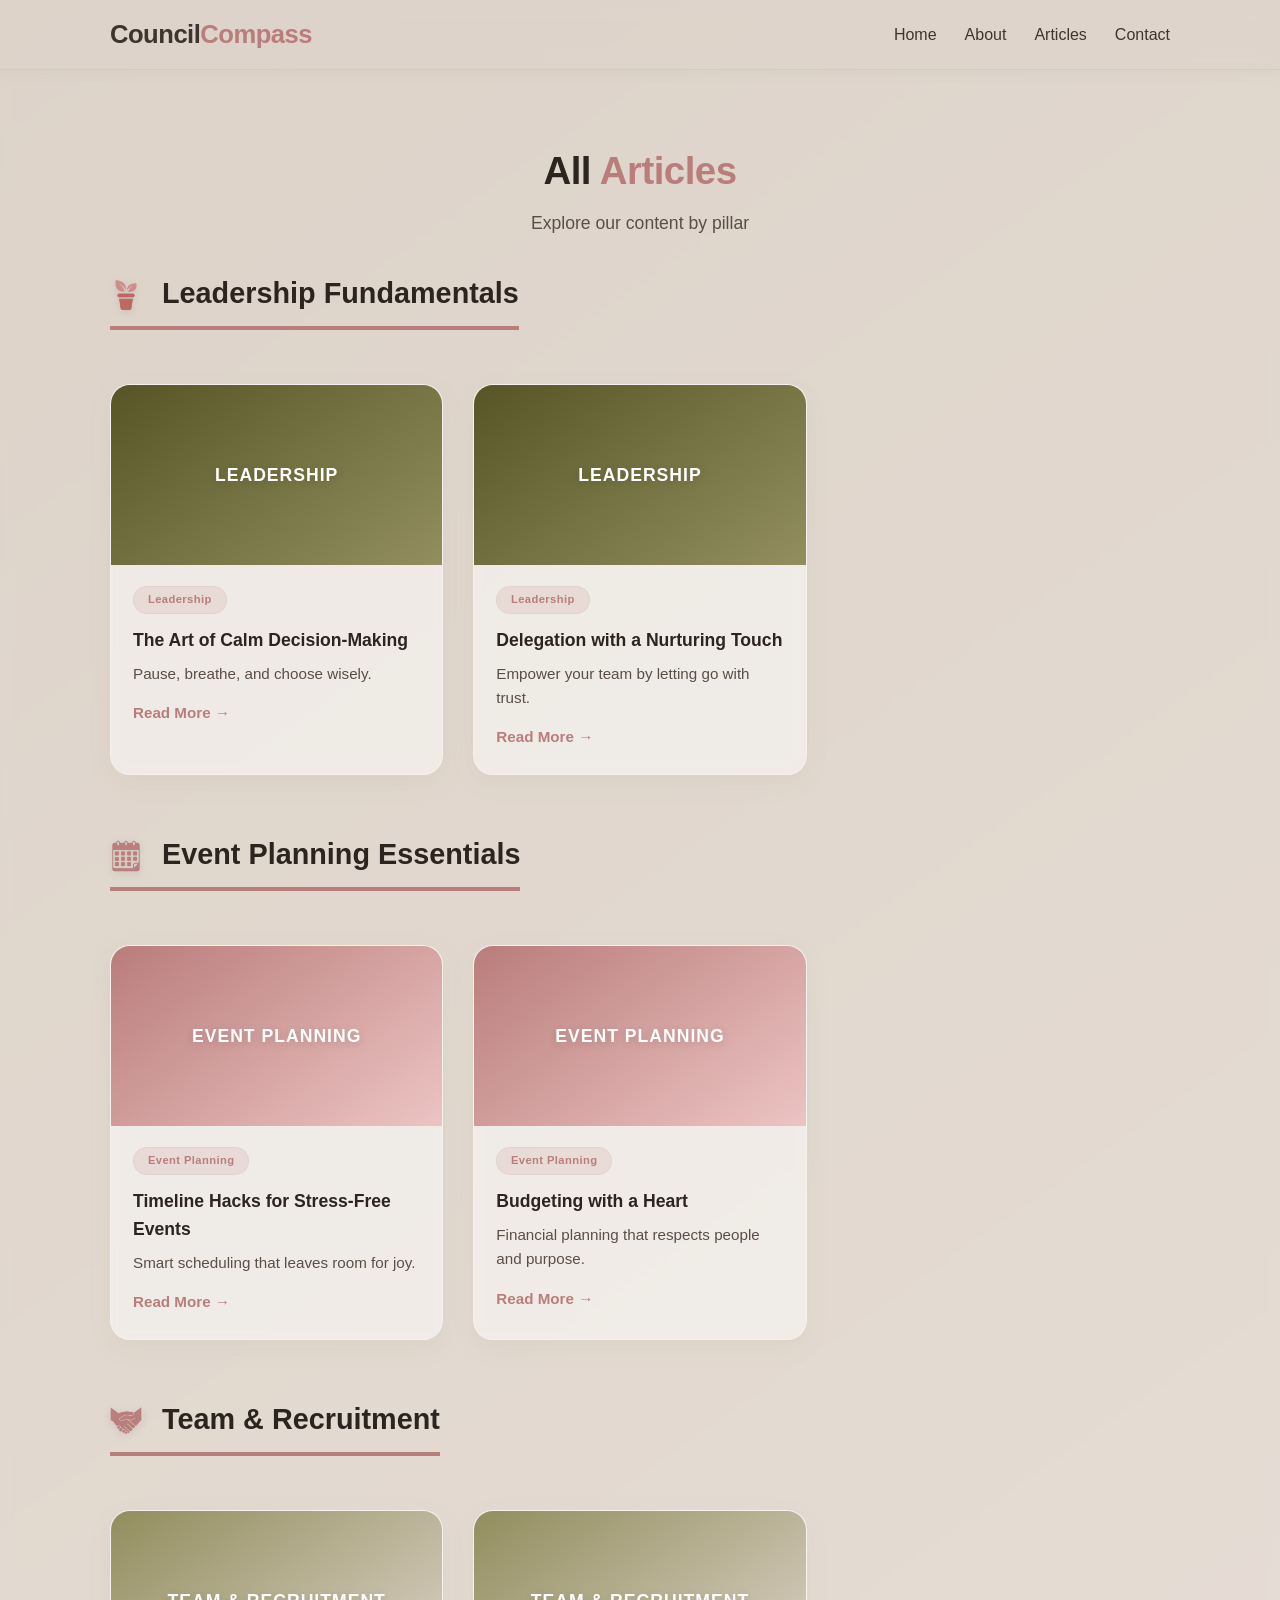
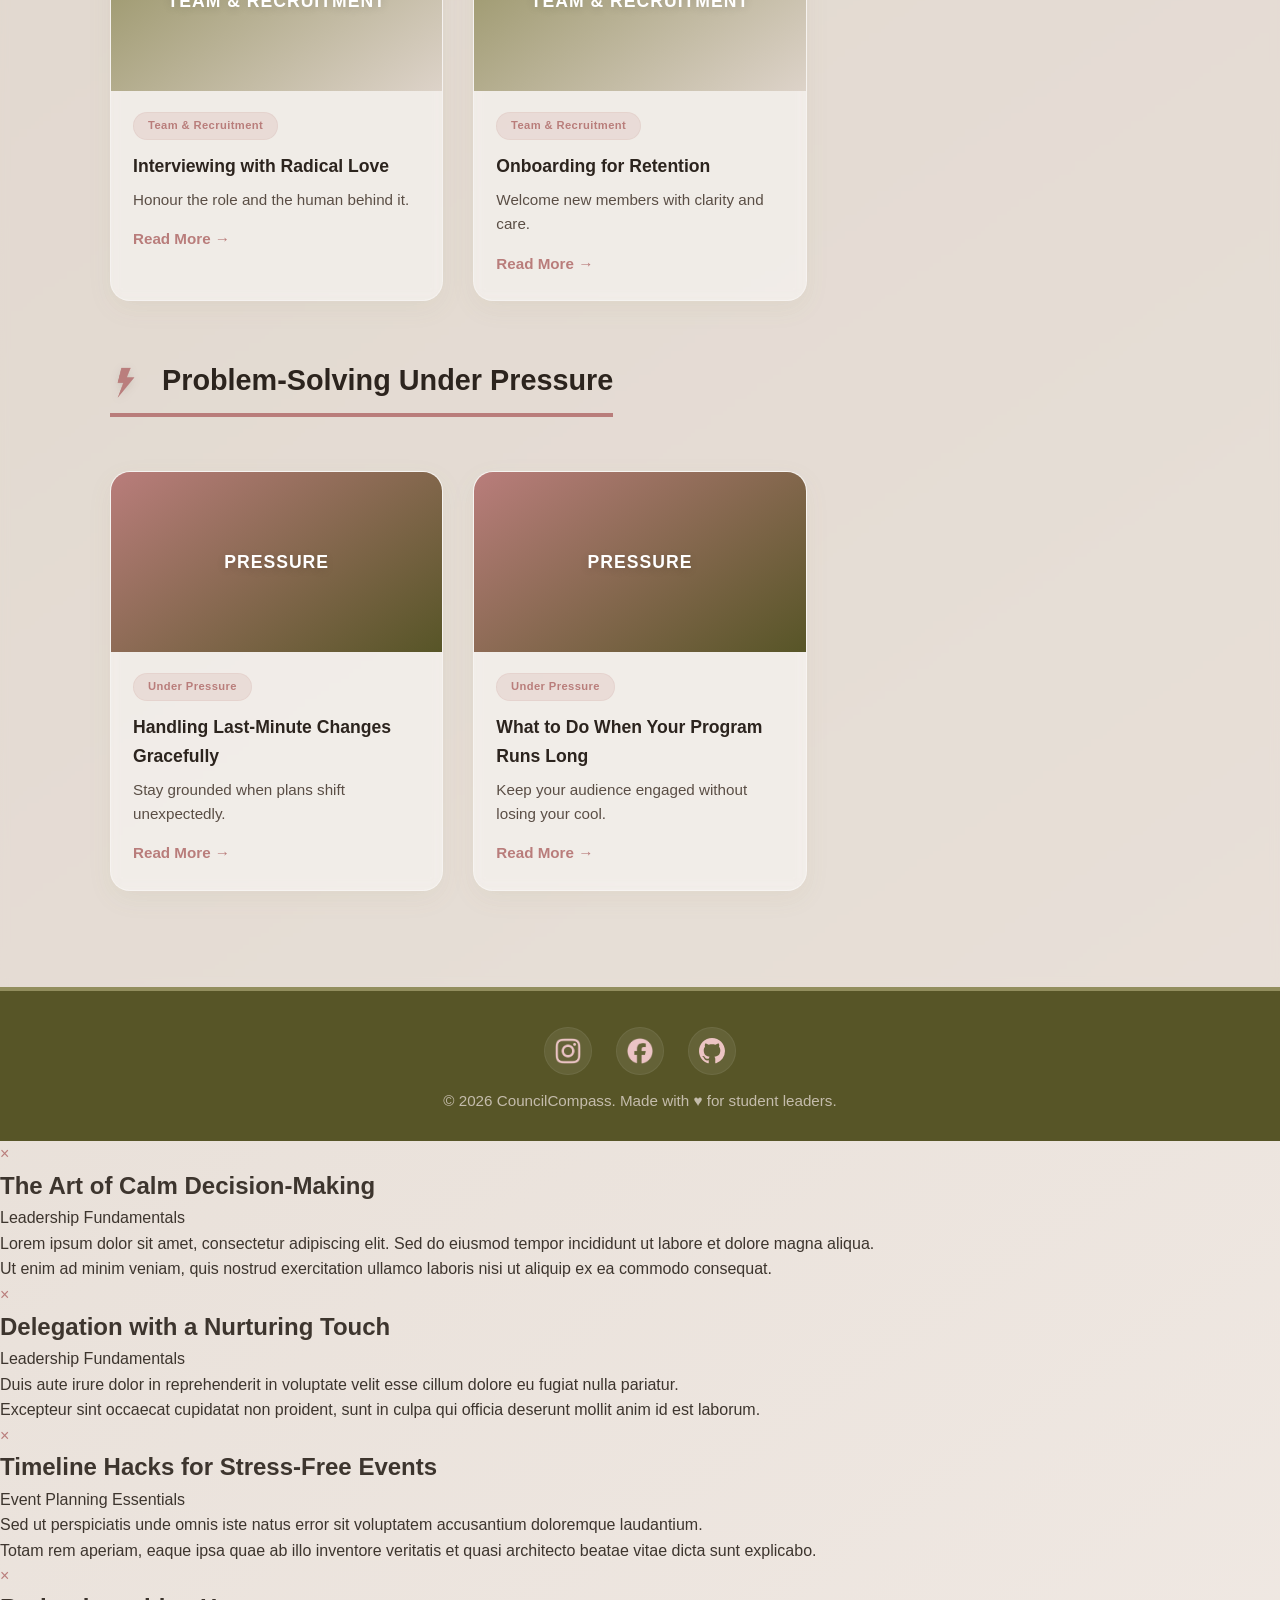
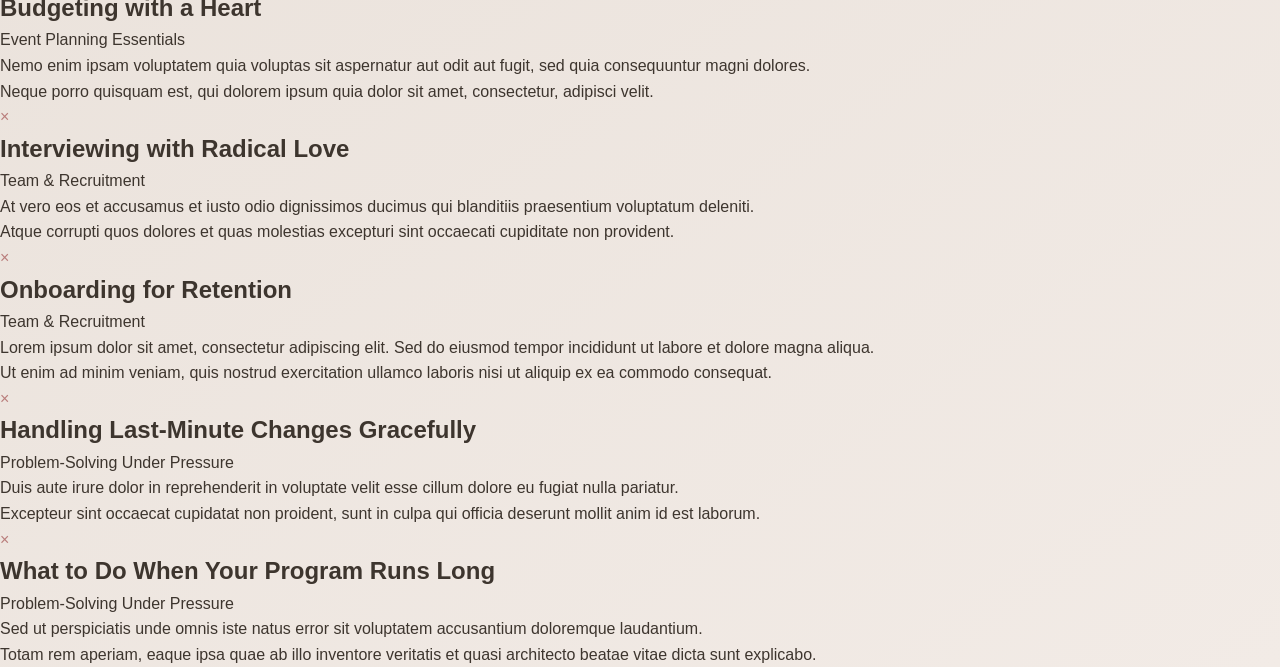
==== articles.html @ 3b999037 "created article.html file with pllar groups and modal pop-ups !" ====
<!DOCTYPE html>
<html lang="en">
<head>
  <meta charset="UTF-8" />
  <meta name="viewport" content="width=device-width, initial-scale=1.0" />
  <title>All Articles – CouncilCompass</title>
  <link rel="stylesheet" href="style.css" />
</head>
<body>

  <header>
    <div class="container header-inner">
      <div class="logo">Council<span>Compass</span></div>
      <nav class="nav-links">
        <a href="index.html">Home</a>
        <a href="index.html#about">About</a>
        <a href="index.html#articles">Articles</a>
        <a href="index.html#contact">Contact</a>
      </nav>
    </div>
  </header>

  <section class="all-articles">
    <div class="container">

      <h2 class="section-title" style="text-align: center;">All <span class="primary">Articles</span></h2>
      <p class="section-sub" style="text-align: center;">Explore our content by pillar</p>

      <!-- Pillar 1 -->
      <div class="pillar-group">
        <h2>
          <img src="images/leadership-icon.png" alt="Leadership icon" class="pillar-icon" />
          Leadership Fundamentals
        </h2>
        <div class="card-grid">
          <article class="card">
            <div class="card-img c3">Leadership</div>
            <div class="card-body">
              <span class="pillar-tag">Leadership</span>
              <h3><a href="#modal-decision">The Art of Calm Decision‑Making</a></h3>
              <p>Pause, breathe, and choose wisely.</p>
              <a href="#modal-decision" class="read-more">Read More →</a>
            </div>
          </article>
          <article class="card">
            <div class="card-img c3">Leadership</div>
            <div class="card-body">
              <span class="pillar-tag">Leadership</span>
              <h3><a href="#modal-delegation">Delegation with a Nurturing Touch</a></h3>
              <p>Empower your team by letting go with trust.</p>
              <a href="#modal-delegation" class="read-more">Read More →</a>
            </div>
          </article>
        </div>
      </div>

      <!-- Pillar 2 -->
      <div class="pillar-group">
        <h2>
          <img src="images/event-icon.png" alt="Event Planning icon" class="pillar-icon" />
          Event Planning Essentials
        </h2>
        <div class="card-grid">
          <article class="card">
            <div class="card-img c1">Event Planning</div>
            <div class="card-body">
              <span class="pillar-tag">Event Planning</span>
              <h3><a href="#modal-timeline">Timeline Hacks for Stress‑Free Events</a></h3>
              <p>Smart scheduling that leaves room for joy.</p>
              <a href="#modal-timeline" class="read-more">Read More →</a>
            </div>
          </article>
          <article class="card">
            <div class="card-img c1">Event Planning</div>
            <div class="card-body">
              <span class="pillar-tag">Event Planning</span>
              <h3><a href="#modal-budget">Budgeting with a Heart</a></h3>
              <p>Financial planning that respects people and purpose.</p>
              <a href="#modal-budget" class="read-more">Read More →</a>
            </div>
          </article>
        </div>
      </div>

      <!-- Pillar 3 -->
      <div class="pillar-group">
        <h2>
          <img src="images/team-icon.png" alt="Team icon" class="pillar-icon" />
          Team &amp; Recruitment
        </h2>
        <div class="card-grid">
          <article class="card">
            <div class="card-img c2">Team &amp; Recruitment</div>
            <div class="card-body">
              <span class="pillar-tag">Team &amp; Recruitment</span>
              <h3><a href="#modal-interview">Interviewing with Radical Love</a></h3>
              <p>Honour the role and the human behind it.</p>
              <a href="#modal-interview" class="read-more">Read More →</a>
            </div>
          </article>
          <article class="card">
            <div class="card-img c2">Team &amp; Recruitment</div>
            <div class="card-body">
              <span class="pillar-tag">Team &amp; Recruitment</span>
              <h3><a href="#modal-onboarding">Onboarding for Retention</a></h3>
              <p>Welcome new members with clarity and care.</p>
              <a href="#modal-onboarding" class="read-more">Read More →</a>
            </div>
          </article>
        </div>
      </div>

      <!-- Pillar 4 -->
      <div class="pillar-group">
        <h2>
          <img src="images/pressure-icon.png" alt="Problem Solving icon" class="pillar-icon" />
          Problem‑Solving Under Pressure
        </h2>
        <div class="card-grid">
          <article class="card">
            <div class="card-img c4">Pressure</div>
            <div class="card-body">
              <span class="pillar-tag">Under Pressure</span>
              <h3><a href="#modal-changes">Handling Last‑Minute Changes Gracefully</a></h3>
              <p>Stay grounded when plans shift unexpectedly.</p>
              <a href="#modal-changes" class="read-more">Read More →</a>
            </div>
          </article>
          <article class="card">
            <div class="card-img c4">Pressure</div>
            <div class="card-body">
              <span class="pillar-tag">Under Pressure</span>
              <h3><a href="#modal-program">What to Do When Your Program Runs Long</a></h3>
              <p>Keep your audience engaged without losing your cool.</p>
              <a href="#modal-program" class="read-more">Read More →</a>
            </div>
          </article>
        </div>
      </div>

    </div>
  </section>

  <!-- ===== FOOTER ===== -->
  <footer>
    <div class="container">
      <div class="footer-socials">
        <a href="https://www.instagram.com/l444inne?igsh=eGhwbXk3b3pjeHY%3D&utm_source=qr" target="_blank" aria-label="Instagram" class="social-link instagram">
          <img src="images/instagram-icon.png" alt="Instagram" class="social-icon" />
        </a>
        <a href="https://www.facebook.com/share/1E3j4MYcTQ/?mibextid=wwXIfr" target="_blank" aria-label="Facebook" class="social-link facebook">
          <img src="images/facebook-icon.png" alt="Facebook" class="social-icon" />
        </a>
        <a href="https://github.com/l444inne" target="_blank" aria-label="GitHub" class="social-link github">
          <svg viewBox="0 0 24 24" width="28" height="28" style="color: #ecc4c3; fill: #ecc4c3;">
            <path d="M12 0C5.37 0 0 5.37 0 12c0 5.31 3.435 9.795 8.205 11.385.6.105.825-.255.825-.57 0-.285-.015-1.23-.015-2.235-3.015.555-3.795-.735-4.035-1.41-.135-.345-.72-1.41-1.23-1.695-.42-.225-1.02-.78-.015-.795.945-.015 1.62.87 1.845 1.23 1.08 1.815 2.805 1.305 3.495.99.105-.78.42-1.305.765-1.605-2.67-.3-5.46-1.335-5.46-5.925 0-1.305.465-2.385 1.23-3.225-.12-.3-.54-1.53.12-3.15 0 0 1.005-.315 3.3 1.23.96-.27 1.98-.405 3-.405s2.04.135 3 .405c2.295-1.56 3.3-1.23 3.3-1.23.66 1.62.24 2.85.12 3.15.765.84 1.23 1.905 1.23 3.225 0 4.605-2.805 5.625-5.475 5.925.435.375.81 1.095.81 2.22 0 1.605-.015 2.895-.015 3.3 0 .315.225.69.825.57A12.02 12.02 0 0024 12c0-6.63-5.37-12-12-12z"/>
          </svg>
        </a>
      </div>
      <p class="copy">&copy; 2026 CouncilCompass. Made with <span class="heart">♥</span> for student leaders.</p>
    </div>
  </footer>

  <!-- ===== MODALS ===== -->
  <div id="modal-decision" class="modal">
    <div class="modal-box">
      <a href="#_" class="close-btn">&times;</a>
      <h2>The Art of Calm Decision‑Making</h2>
      <span class="pillar-tag">Leadership Fundamentals</span>
      <p>Lorem ipsum dolor sit amet, consectetur adipiscing elit. Sed do eiusmod tempor incididunt ut labore et dolore magna aliqua.</p>
      <p>Ut enim ad minim veniam, quis nostrud exercitation ullamco laboris nisi ut aliquip ex ea commodo consequat.</p>
    </div>
  </div>
  <div id="modal-delegation" class="modal">
    <div class="modal-box">
      <a href="#_" class="close-btn">&times;</a>
      <h2>Delegation with a Nurturing Touch</h2>
      <span class="pillar-tag">Leadership Fundamentals</span>
      <p>Duis aute irure dolor in reprehenderit in voluptate velit esse cillum dolore eu fugiat nulla pariatur.</p>
      <p>Excepteur sint occaecat cupidatat non proident, sunt in culpa qui officia deserunt mollit anim id est laborum.</p>
    </div>
  </div>
  <div id="modal-timeline" class="modal">
    <div class="modal-box">
      <a href="#_" class="close-btn">&times;</a>
      <h2>Timeline Hacks for Stress‑Free Events</h2>
      <span class="pillar-tag">Event Planning Essentials</span>
      <p>Sed ut perspiciatis unde omnis iste natus error sit voluptatem accusantium doloremque laudantium.</p>
      <p>Totam rem aperiam, eaque ipsa quae ab illo inventore veritatis et quasi architecto beatae vitae dicta sunt explicabo.</p>
    </div>
  </div>
  <div id="modal-budget" class="modal">
    <div class="modal-box">
      <a href="#_" class="close-btn">&times;</a>
      <h2>Budgeting with a Heart</h2>
      <span class="pillar-tag">Event Planning Essentials</span>
      <p>Nemo enim ipsam voluptatem quia voluptas sit aspernatur aut odit aut fugit, sed quia consequuntur magni dolores.</p>
      <p>Neque porro quisquam est, qui dolorem ipsum quia dolor sit amet, consectetur, adipisci velit.</p>
    </div>
  </div>
  <div id="modal-interview" class="modal">
    <div class="modal-box">
      <a href="#_" class="close-btn">&times;</a>
      <h2>Interviewing with Radical Love</h2>
      <span class="pillar-tag">Team &amp; Recruitment</span>
      <p>At vero eos et accusamus et iusto odio dignissimos ducimus qui blanditiis praesentium voluptatum deleniti.</p>
      <p>Atque corrupti quos dolores et quas molestias excepturi sint occaecati cupiditate non provident.</p>
    </div>
  </div>
  <div id="modal-onboarding" class="modal">
    <div class="modal-box">
      <a href="#_" class="close-btn">&times;</a>
      <h2>Onboarding for Retention</h2>
      <span class="pillar-tag">Team &amp; Recruitment</span>
      <p>Lorem ipsum dolor sit amet, consectetur adipiscing elit. Sed do eiusmod tempor incididunt ut labore et dolore magna aliqua.</p>
      <p>Ut enim ad minim veniam, quis nostrud exercitation ullamco laboris nisi ut aliquip ex ea commodo consequat.</p>
    </div>
  </div>
  <div id="modal-changes" class="modal">
    <div class="modal-box">
      <a href="#_" class="close-btn">&times;</a>
      <h2>Handling Last‑Minute Changes Gracefully</h2>
      <span class="pillar-tag">Problem‑Solving Under Pressure</span>
      <p>Duis aute irure dolor in reprehenderit in voluptate velit esse cillum dolore eu fugiat nulla pariatur.</p>
      <p>Excepteur sint occaecat cupidatat non proident, sunt in culpa qui officia deserunt mollit anim id est laborum.</p>
    </div>
  </div>
  <div id="modal-program" class="modal">
    <div class="modal-box">
      <a href="#_" class="close-btn">&times;</a>
      <h2>What to Do When Your Program Runs Long</h2>
      <span class="pillar-tag">Problem‑Solving Under Pressure</span>
      <p>Sed ut perspiciatis unde omnis iste natus error sit voluptatem accusantium doloremque laudantium.</p>
      <p>Totam rem aperiam, eaque ipsa quae ab illo inventore veritatis et quasi architecto beatae vitae dicta sunt explicabo.</p>
    </div>
  </div>

</body>
</html>
---- style.css ----
* {
  margin: 0;
  padding: 0;
  box-sizing: border-box;
}

html {
  scroll-behavior: smooth;
}

body {
  font-family: -apple-system, BlinkMacSystemFont, "Segoe UI", Roboto, Helvetica, Arial, sans-serif;
  background: linear-gradient(145deg, #ddd3c9 0%, #f2ebe6 100%);
  color: #3d352e;
  line-height: 1.6;
  min-height: 100vh;
}

a {
  text-decoration: none;
  color: #b97d7b;
  transition: color 0.2s;
}

a:hover {
  color: #575527;
}

.container {
  max-width: 1100px;
  margin: 0 auto;
  padding: 0 20px;
}

/* ---------- HEADER ---------- */
header {
  background: rgba(221, 211, 201, 0.65);
  backdrop-filter: blur(8px);
  -webkit-backdrop-filter: blur(8px);
  box-shadow: 0 2px 12px rgba(146, 142, 94, 0.08);
  padding: 14px 0;
  position: sticky;
  top: 0;
  z-index: 100;
  border-bottom: 1px solid rgba(185, 125, 123, 0.15);
}

.header-inner {
  display: flex;
  justify-content: space-between;
  align-items: center;
  flex-wrap: wrap;
}

.logo {
  font-size: 1.6rem;
  font-weight: 700;
  letter-spacing: -0.5px;
  color: #3d352e;
}

.logo span {
  color: #b97d7b;
}

.nav-links {
  display: flex;
  gap: 28px;
  font-weight: 500;
}

.nav-links a {
  color: #3d352e;
  font-size: 1rem;
  position: relative;
}

.nav-links a::after {
  content: '';
  position: absolute;
  bottom: -4px;
  left: 0;
  width: 0;
  height: 2px;
  background: #575527;
  transition: width 0.2s;
}

.nav-links a:hover::after {
  width: 100%;
}

.nav-links a:hover {
  color: #b97d7b;
}

/* ---------- BUTTONS ---------- */
.btn {
  display: inline-block;
  background: #b97d7b;
  color: #fff;
  padding: 10px 28px;
  border-radius: 40px;
  font-weight: 600;
  border: none;
  font-size: 1rem;
  cursor: pointer;
  transition: background 0.25s, transform 0.15s, box-shadow 0.25s;
  box-shadow: 0 4px 12px rgba(185, 125, 123, 0.3);
}

.btn:hover {
  background: #575527;
  transform: translateY(-3px);
  box-shadow: 0 6px 18px rgba(87, 85, 39, 0.35);
  color: #fff;
}

.btn-outline {
  background: transparent;
  border: 2px solid #b97d7b;
  color: #b97d7b;
  box-shadow: none;
}

.btn-outline:hover {
  background: #b97d7b;
  color: #fff;
}

.btn-light {
  background: #fff;
  color: #b97d7b;
  box-shadow: 0 4px 12px rgba(0, 0, 0, 0.05);
}

.btn-light:hover {
  background: #ecc4c3;
  color: #3d352e;
}

/* ---------- HERO ---------- */
.hero {
  padding: 100px 0 80px;
  text-align: center;
  background: linear-gradient(135deg, #ddd3c9 0%, #ecc4c3 40%, #c6b8a8 100%);
  border-bottom: 4px solid #b97d7b;
}

.hero h1 {
  font-size: 3.4rem;
  font-weight: 800;
  letter-spacing: -1px;
  margin-bottom: 8px;
  color: #2c241e;
}

.hero h1 span {
  color: #b97d7b;
}

.hero .tagline {
  font-size: 1.4rem;
  color: #3d352e;
  max-width: 600px;
  margin: 10px auto 32px;
  font-weight: 400;
  background: rgba(255, 255, 255, 0.3);
  padding: 6px 20px;
  border-radius: 40px;
  backdrop-filter: blur(4px);
  display: inline-block;
}

.hero .accent-line {
  width: 80px;
  height: 4px;
  background: #575527;
  margin: 0 auto 24px;
  border-radius: 4px;
}

/* ---------- SECTION TITLES ---------- */
.section-title {
  font-size: 2.4rem;
  font-weight: 700;
  margin-bottom: 8px;
  letter-spacing: -0.5px;
  color: #2c241e;
}

.section-sub {
  color: #5a4e45;
  margin-bottom: 32px;
  font-size: 1.1rem;
}

.section-title .primary {
  color: #b97d7b;
}

.section-title .highlight {
  color: #928e5e;
}

/* ---------- ABOUT ---------- */
.about {
  padding: 70px 0;
  background: rgba(221, 211, 201, 0.4);
  backdrop-filter: blur(4px);
  border-bottom: 1px solid rgba(185, 125, 123, 0.08);
}

.about .container {
  max-width: 750px;
  text-align: center;
}

.about p {
  font-size: 1.2rem;
  color: #3d352e;
  background: rgba(255, 255, 255, 0.4);
  padding: 24px 32px;
  border-radius: 24px;
  border-left: 6px solid #928e5e;
}

/* ---------- RECENT ARTICLES ---------- */
.recent {
  padding: 70px 0 50px;
  background: linear-gradient(180deg, #ddd3c9 0%, #ecc4c3 100%);
}

.recent .section-title {
  text-align: center;
}

.center-btn {
  text-align: center;
  margin-top: 40px;
}

/* ---------- CARDS ---------- */
.card-grid {
  display: grid;
  grid-template-columns: repeat(auto-fill, minmax(280px, 1fr));
  gap: 30px;
  margin-top: 30px;
}

.card {
  background: rgba(255, 255, 255, 0.5);
  backdrop-filter: blur(6px);
  -webkit-backdrop-filter: blur(6px);
  border-radius: 20px;
  box-shadow: 0 8px 24px rgba(146, 142, 94, 0.08);
  overflow: hidden;
  transition: transform 0.25s, box-shadow 0.25s;
  border: 1px solid rgba(255, 255, 255, 0.3);
}

.card:hover {
  transform: translateY(-8px);
  box-shadow: 0 16px 40px rgba(87, 85, 39, 0.1);
  border-color: rgba(185, 125, 123, 0.3);
}

.card-img {
  height: 180px;
  background-size: cover;
  background-position: center;
  display: flex;
  align-items: center;
  justify-content: center;
  color: #fff;
  font-weight: 600;
  font-size: 1.1rem;
  text-transform: uppercase;
  letter-spacing: 1px;
  text-shadow: 0 2px 8px rgba(0, 0, 0, 0.15);
}

.card-img.c1 { background: linear-gradient(145deg, #b97d7b, #ecc4c3); }
.card-img.c2 { background: linear-gradient(145deg, #928e5e, #ddd3c9); }
.card-img.c3 { background: linear-gradient(145deg, #575527, #928e5e); }

.card-body {
  padding: 20px 22px 24px;
}

.card-body .pillar-tag {
  display: inline-block;
  background: rgba(185, 125, 123, 0.15);
  color: #b97d7b;
  font-size: 0.7rem;
  font-weight: 700;
  padding: 4px 14px;
  border-radius: 30px;
  margin-bottom: 12px;
  letter-spacing: 0.4px;
  border: 1px solid rgba(185, 125, 123, 0.1);
}

.card-body h3 {
  font-size: 1.1rem;
  font-weight: 700;
  margin-bottom: 8px;
}

.card-body h3 a {
  color: #2c241e;
  transition: color 0.2s;
}

.card-body h3 a:hover {
  color: #b97d7b;
}

.card-body p {
  color: #5a4e45;
  font-size: 0.95rem;
  margin-bottom: 14px;
}

.card-body .read-more {
  font-weight: 600;
  font-size: 0.95rem;
  color: #b97d7b;
}

.card-body .read-more:hover {
  color: #575527;
}

/* ---------- SUBSCRIBE ---------- */
.subscribe {
  padding: 70px 0;
  background: linear-gradient(135deg, #b97d7b, #928e5e);
  color: #fff;
  text-align: center;
}

.subscribe h2 {
  font-size: 2.6rem;
  font-weight: 700;
  margin-bottom: 6px;
}

.subscribe p {
  font-size: 1.15rem;
  margin-bottom: 28px;
  opacity: 0.95;
}

.subscribe-form {
  display: flex;
  justify-content: center;
  flex-wrap: wrap;
  gap: 12px;
  max-width: 500px;
  margin: 0 auto;
}

.subscribe-form input[type="email"] {
  flex: 1 1 220px;
  padding: 14px 22px;
  border: none;
  border-radius: 60px;
  font-size: 1rem;
  outline: 2px solid transparent;
  transition: outline 0.2s, box-shadow 0.2s;
  background: rgba(255, 255, 255, 0.9);
}

.subscribe-form input[type="email"]:focus {
  outline: 2px solid #ecc4c3;
  box-shadow: 0 0 0 6px rgba(236, 196, 195, 0.2);
}

/* ---------- FOOTER ---------- */
footer {
  background: #575527;
  color: #e0d6cd;
  padding: 36px 0 28px;
  text-align: center;
  border-top: 4px solid #928e5e;
}

footer .copy {
  opacity: 0.8;
  font-size: 0.95rem;
}

.footer-socials {
  display: flex;
  justify-content: center;
  gap: 24px;
  margin-bottom: 14px;
}

.social-link {
  display: flex;
  align-items: center;
  justify-content: center;
  width: 48px;
  height: 48px;
  border-radius: 50%;
  background: rgba(255, 255, 255, 0.08);
  transition: all 0.25s ease;
  border: 1px solid rgba(255, 255, 255, 0.06);
  text-decoration: none;
}

.social-icon {
  width: 26px;
  height: 26px;
  object-fit: contain;
  display: block;
  transition: all 0.25s ease;
}

.social-link svg {
  display: block;
  width: 26px;
  height: 26px;
}

.social-link:hover {
  transform: translateY(-4px);
  background: rgba(255, 255, 255, 0.18);
  border-color: rgba(255, 255, 255, 0.15);
}

.social-link.instagram:hover {
  background: rgba(225, 48, 108, 0.25);
  border-color: #e1306c;
}

.social-link.instagram:hover .social-icon {
  filter: brightness(0) invert(1) drop-shadow(0 0 6px rgba(225, 48, 108, 0.5));
}

.social-link.facebook:hover {
  background: rgba(24, 119, 242, 0.25);
  border-color: #1877f2;
}

.social-link.facebook:hover .social-icon {
  filter: brightness(0) invert(1) drop-shadow(0 0 6px rgba(24, 119, 242, 0.5));
}

.social-link.github:hover {
  background: rgba(0, 0, 0, 0.15);
  border-color: #302128;
}

/* ---------- ALL ARTICLES PAGE ---------- */
.all-articles {
  padding: 70px 0 40px;
  background: rgba(221, 211, 201, 0.3);
  backdrop-filter: blur(4px);
}

.pillar-group {
  margin-bottom: 56px;
}

.pillar-group h2 {
  font-size: 1.8rem;
  font-weight: 700;
  padding-bottom: 10px;
  border-bottom: 4px solid #b97d7b;
  display: inline-block;
  margin-bottom: 24px;
  color: #2c241e;
}

.pillar-group .card-grid {
  grid-template-columns: repeat(auto-fill, minmax(260px, 1fr));
}

.pillar-icon {
  width: 32px; 
  height: 32px;
  object-fit: contain;
  vertical-align: middle;
  margin-right: 12px;
  display: inline-block;
  filter: drop-shadow(0 2px 4px rgba(0, 0, 0, 0.1));
}

.pillar-group h2:hover .pillar-icon {
  transform: scale(1.1);
  transition: transform 0.25s ease;
}

.card-img.c4 { background: linear-gradient(145deg, #b97d7b, #575527); }

/* ---------- POP-UPS (CSS-only) ---------- */
.popup {
  display: none;
  position: fixed;
  top: 0;
  left: 0;
  width: 100%;
  height: 100%;
  background: rgba(87, 85, 39, 0.5);
  backdrop-filter: blur(6px);
  -webkit-backdrop-filter: blur(6px);
  z-index: 999;
  justify-content: center;
  align-items: center;
}

.popup:target {
  display: flex;
}

.popup-box {
  background: #fff;
  background: linear-gradient(145deg, #ffffff, #f2ebe6);
  max-width: 550px;
  width: 90%;
  padding: 35px 40px;
  border-radius: 28px;
  box-shadow: 0 20px 60px rgba(0, 0, 0, 0.3);
  position: relative;
  border-left: 8px solid #b97d7b;
  animation: fadeSlide 0.3s ease-out;
  max-height: 80vh;
  overflow-y: auto;
}

.popup-box .close-btn {
  position: absolute;
  top: 12px;
  right: 20px;
  font-size: 2.2rem;
  font-weight: 300;
  color: #928e5e;
  text-decoration: none;
  line-height: 1;
  transition: color 0.2s, transform 0.2s;
}

.popup-box .close-btn:hover {
  color: #575527;
  transform: rotate(90deg);
}

.popup-box h2 {
  font-size: 1.8rem;
  color: #2c241e;
  margin-bottom: 4px;
  padding-right: 30px;
}

.popup-box .pillar-tag {
  display: inline-block;
  background: rgba(185, 125, 123, 0.15);
  color: #b97d7b;
  font-size: 0.7rem;
  font-weight: 700;
  padding: 4px 14px;
  border-radius: 30px;
  margin-bottom: 16px;
  letter-spacing: 0.4px;
  border: 1px solid rgba(185, 125, 123, 0.1);
}

.popup-box p {
  color: #3d352e;
  margin-bottom: 14px;
  font-size: 1rem;
  line-height: 1.6;
}

.popup-box p:last-of-type {
  margin-bottom: 0;
}

@keyframes fadeSlide {
  0% {
    opacity: 0;
    transform: translateY(30px) scale(0.95);
  }
  100% {
    opacity: 1;
    transform: translateY(0) scale(1);
  }
}
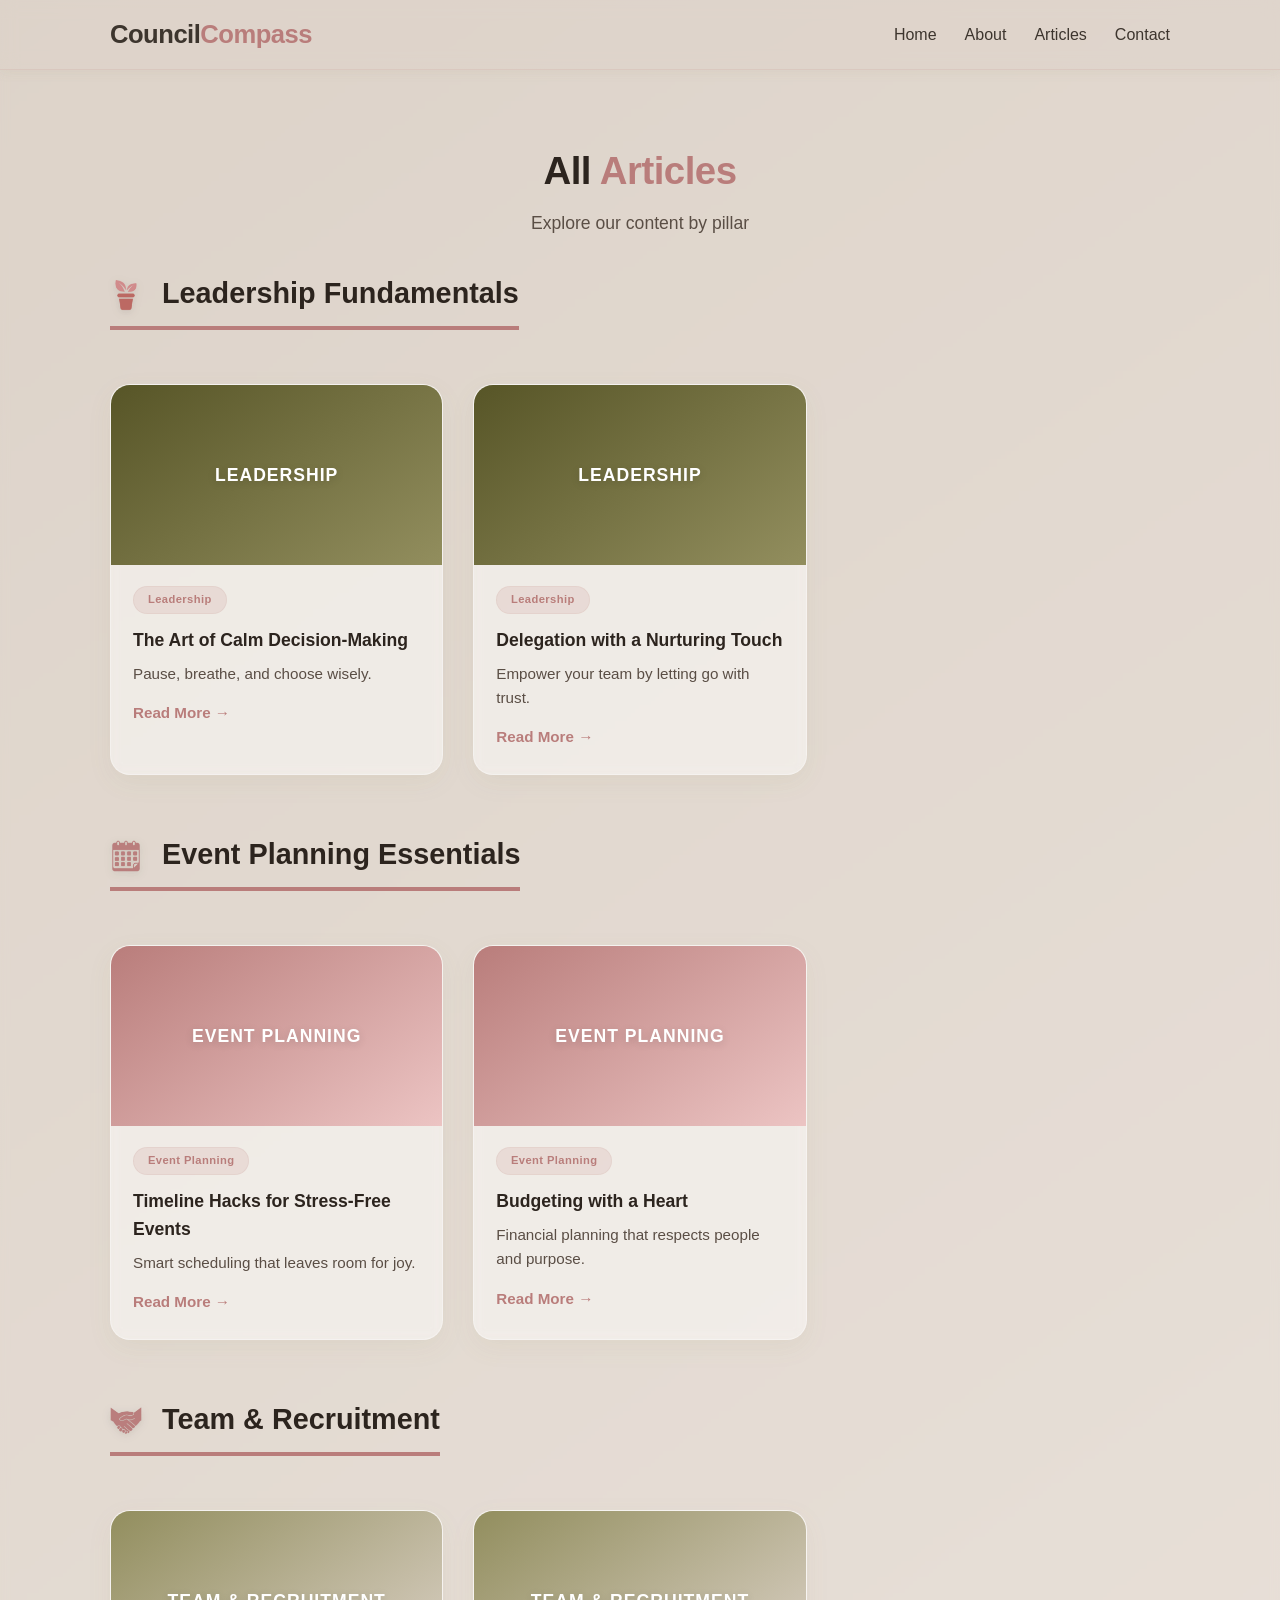
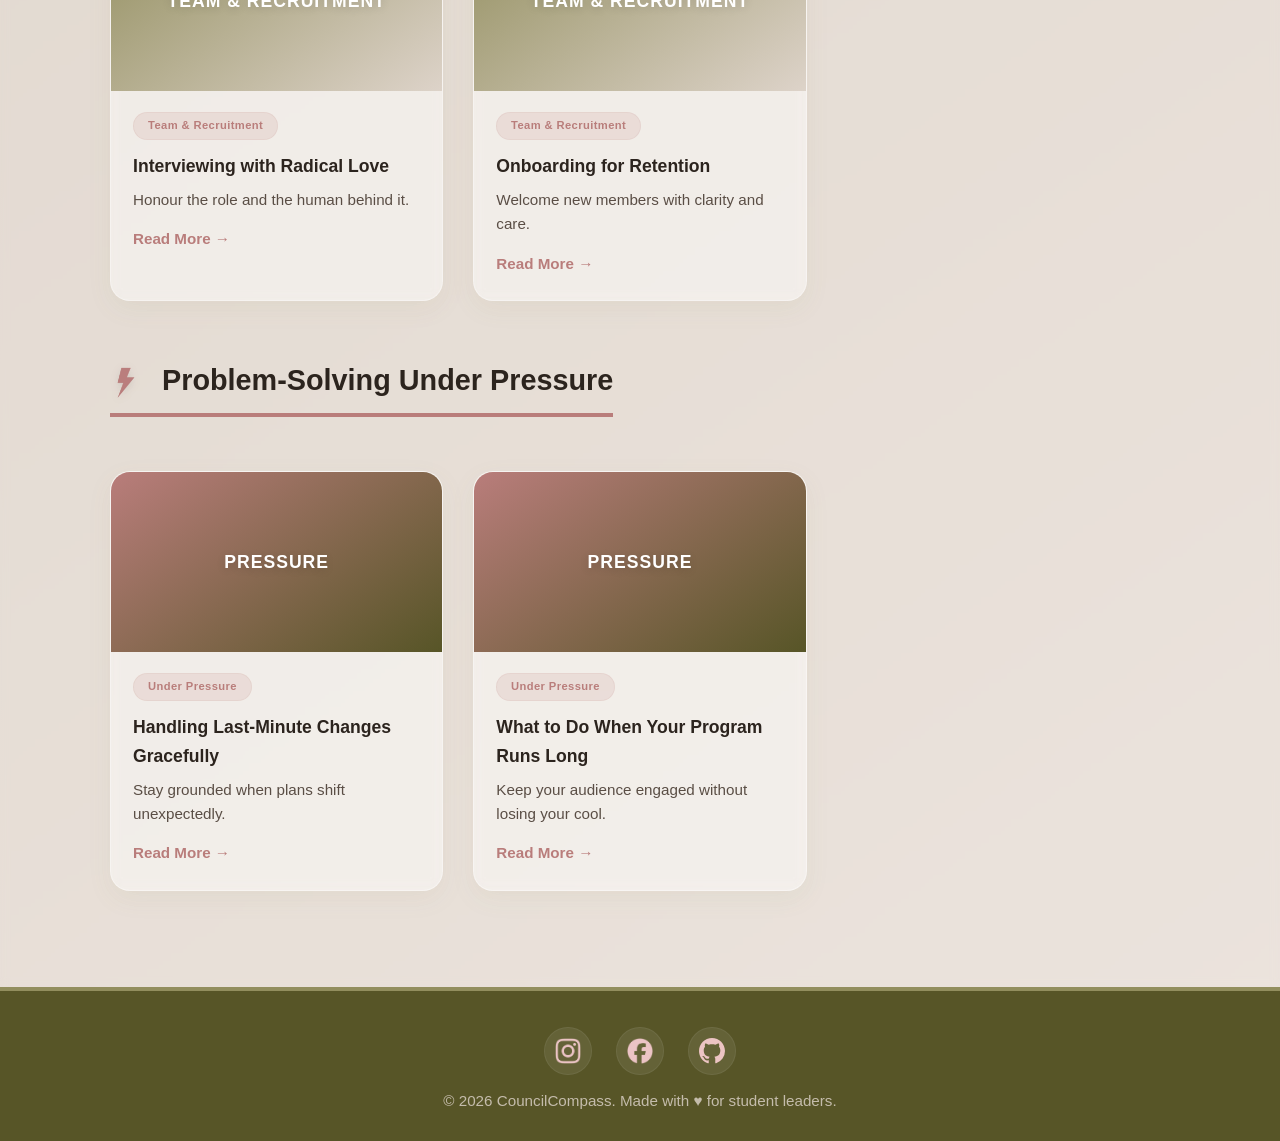
==== commit 2a26aaa4: "implemented responsive web design !" ====
--- a/articles.html
+++ b/articles.html
@@ -37,18 +37,18 @@
             <div class="card-img c3">Leadership</div>
             <div class="card-body">
               <span class="pillar-tag">Leadership</span>
-              <h3><a href="#modal-decision">The Art of Calm Decision‑Making</a></h3>
+              <h3><a href="#popup-decision">The Art of Calm Decision‑Making</a></h3>
               <p>Pause, breathe, and choose wisely.</p>
-              <a href="#modal-decision" class="read-more">Read More →</a>
+              <a href="#popup-decision" class="read-more">Read More →</a>
             </div>
           </article>
           <article class="card">
             <div class="card-img c3">Leadership</div>
             <div class="card-body">
               <span class="pillar-tag">Leadership</span>
-              <h3><a href="#modal-delegation">Delegation with a Nurturing Touch</a></h3>
+              <h3><a href="#popup-delegation">Delegation with a Nurturing Touch</a></h3>
               <p>Empower your team by letting go with trust.</p>
-              <a href="#modal-delegation" class="read-more">Read More →</a>
+              <a href="#popup-delegation" class="read-more">Read More →</a>
             </div>
           </article>
         </div>
@@ -65,18 +65,18 @@
             <div class="card-img c1">Event Planning</div>
             <div class="card-body">
               <span class="pillar-tag">Event Planning</span>
-              <h3><a href="#modal-timeline">Timeline Hacks for Stress‑Free Events</a></h3>
+              <h3><a href="#popup-timeline">Timeline Hacks for Stress‑Free Events</a></h3>
               <p>Smart scheduling that leaves room for joy.</p>
-              <a href="#modal-timeline" class="read-more">Read More →</a>
+              <a href="#popup-timeline" class="read-more">Read More →</a>
             </div>
           </article>
           <article class="card">
             <div class="card-img c1">Event Planning</div>
             <div class="card-body">
               <span class="pillar-tag">Event Planning</span>
-              <h3><a href="#modal-budget">Budgeting with a Heart</a></h3>
+              <h3><a href="#popup-budget">Budgeting with a Heart</a></h3>
               <p>Financial planning that respects people and purpose.</p>
-              <a href="#modal-budget" class="read-more">Read More →</a>
+              <a href="#popup-budget" class="read-more">Read More →</a>
             </div>
           </article>
         </div>
@@ -93,18 +93,18 @@
             <div class="card-img c2">Team &amp; Recruitment</div>
             <div class="card-body">
               <span class="pillar-tag">Team &amp; Recruitment</span>
-              <h3><a href="#modal-interview">Interviewing with Radical Love</a></h3>
+              <h3><a href="#popup-interview">Interviewing with Radical Love</a></h3>
               <p>Honour the role and the human behind it.</p>
-              <a href="#modal-interview" class="read-more">Read More →</a>
+              <a href="#popup-interview" class="read-more">Read More →</a>
             </div>
           </article>
           <article class="card">
             <div class="card-img c2">Team &amp; Recruitment</div>
             <div class="card-body">
               <span class="pillar-tag">Team &amp; Recruitment</span>
-              <h3><a href="#modal-onboarding">Onboarding for Retention</a></h3>
+              <h3><a href="#popup-onboarding">Onboarding for Retention</a></h3>
               <p>Welcome new members with clarity and care.</p>
-              <a href="#modal-onboarding" class="read-more">Read More →</a>
+              <a href="#popup-onboarding" class="read-more">Read More →</a>
             </div>
           </article>
         </div>
@@ -121,18 +121,18 @@
             <div class="card-img c4">Pressure</div>
             <div class="card-body">
               <span class="pillar-tag">Under Pressure</span>
-              <h3><a href="#modal-changes">Handling Last‑Minute Changes Gracefully</a></h3>
+              <h3><a href="#popup-changes">Handling Last‑Minute Changes Gracefully</a></h3>
               <p>Stay grounded when plans shift unexpectedly.</p>
-              <a href="#modal-changes" class="read-more">Read More →</a>
+              <a href="#popup-changes" class="read-more">Read More →</a>
             </div>
           </article>
           <article class="card">
             <div class="card-img c4">Pressure</div>
             <div class="card-body">
               <span class="pillar-tag">Under Pressure</span>
-              <h3><a href="#modal-program">What to Do When Your Program Runs Long</a></h3>
+              <h3><a href="#popup-program">What to Do When Your Program Runs Long</a></h3>
               <p>Keep your audience engaged without losing your cool.</p>
-              <a href="#modal-program" class="read-more">Read More →</a>
+              <a href="#popup-program" class="read-more">Read More →</a>
             </div>
           </article>
         </div>
@@ -161,9 +161,9 @@
     </div>
   </footer>
 
-  <!-- ===== MODALS ===== -->
-  <div id="modal-decision" class="modal">
-    <div class="modal-box">
+  <!-- ===== POP-UPS (CSS-only) ===== -->
+  <div id="popup-decision" class="popup">
+    <div class="popup-box">
       <a href="#_" class="close-btn">&times;</a>
       <h2>The Art of Calm Decision‑Making</h2>
       <span class="pillar-tag">Leadership Fundamentals</span>
@@ -171,8 +171,8 @@
       <p>Ut enim ad minim veniam, quis nostrud exercitation ullamco laboris nisi ut aliquip ex ea commodo consequat.</p>
     </div>
   </div>
-  <div id="modal-delegation" class="modal">
-    <div class="modal-box">
+  <div id="popup-delegation" class="popup">
+    <div class="popup-box">
       <a href="#_" class="close-btn">&times;</a>
       <h2>Delegation with a Nurturing Touch</h2>
       <span class="pillar-tag">Leadership Fundamentals</span>
@@ -180,8 +180,8 @@
       <p>Excepteur sint occaecat cupidatat non proident, sunt in culpa qui officia deserunt mollit anim id est laborum.</p>
     </div>
   </div>
-  <div id="modal-timeline" class="modal">
-    <div class="modal-box">
+  <div id="popup-timeline" class="popup">
+    <div class="popup-box">
       <a href="#_" class="close-btn">&times;</a>
       <h2>Timeline Hacks for Stress‑Free Events</h2>
       <span class="pillar-tag">Event Planning Essentials</span>
@@ -189,8 +189,8 @@
       <p>Totam rem aperiam, eaque ipsa quae ab illo inventore veritatis et quasi architecto beatae vitae dicta sunt explicabo.</p>
     </div>
   </div>
-  <div id="modal-budget" class="modal">
-    <div class="modal-box">
+  <div id="popup-budget" class="popup">
+    <div class="popup-box">
       <a href="#_" class="close-btn">&times;</a>
       <h2>Budgeting with a Heart</h2>
       <span class="pillar-tag">Event Planning Essentials</span>
@@ -198,8 +198,8 @@
       <p>Neque porro quisquam est, qui dolorem ipsum quia dolor sit amet, consectetur, adipisci velit.</p>
     </div>
   </div>
-  <div id="modal-interview" class="modal">
-    <div class="modal-box">
+  <div id="popup-interview" class="popup">
+    <div class="popup-box">
       <a href="#_" class="close-btn">&times;</a>
       <h2>Interviewing with Radical Love</h2>
       <span class="pillar-tag">Team &amp; Recruitment</span>
@@ -207,8 +207,8 @@
       <p>Atque corrupti quos dolores et quas molestias excepturi sint occaecati cupiditate non provident.</p>
     </div>
   </div>
-  <div id="modal-onboarding" class="modal">
-    <div class="modal-box">
+  <div id="popup-onboarding" class="popup">
+    <div class="popup-box">
       <a href="#_" class="close-btn">&times;</a>
       <h2>Onboarding for Retention</h2>
       <span class="pillar-tag">Team &amp; Recruitment</span>
@@ -216,8 +216,8 @@
       <p>Ut enim ad minim veniam, quis nostrud exercitation ullamco laboris nisi ut aliquip ex ea commodo consequat.</p>
     </div>
   </div>
-  <div id="modal-changes" class="modal">
-    <div class="modal-box">
+  <div id="popup-changes" class="popup">
+    <div class="popup-box">
       <a href="#_" class="close-btn">&times;</a>
       <h2>Handling Last‑Minute Changes Gracefully</h2>
       <span class="pillar-tag">Problem‑Solving Under Pressure</span>
@@ -225,8 +225,8 @@
       <p>Excepteur sint occaecat cupidatat non proident, sunt in culpa qui officia deserunt mollit anim id est laborum.</p>
     </div>
   </div>
-  <div id="modal-program" class="modal">
-    <div class="modal-box">
+  <div id="popup-program" class="popup">
+    <div class="popup-box">
       <a href="#_" class="close-btn">&times;</a>
       <h2>What to Do When Your Program Runs Long</h2>
       <span class="pillar-tag">Problem‑Solving Under Pressure</span>
--- a/style.css
+++ b/style.css
@@ -496,7 +496,7 @@
 
 .card-img.c4 { background: linear-gradient(145deg, #b97d7b, #575527); }
 
-/* ---------- POP-UPS (CSS-only) ---------- */
+/* ---------- POP-UPS ---------- */
 .popup {
   display: none;
   position: fixed;
@@ -588,4 +588,68 @@
     opacity: 1;
     transform: translateY(0) scale(1);
   }
+}
+
+/* ---------- MAKE RESPONSIVE ---------- */
+
+@media (max-width: 768px) {
+  
+  .hero h1 {
+    font-size: 2.4rem;
+  }
+
+  .hero .tagline {
+    font-size: 1.1rem;
+  }
+
+  .header-inner {
+    flex-direction: column;
+    gap: 10px;
+  }
+
+  .nav-links {
+    gap: 18px;
+    flex-wrap: wrap;
+    justify-content: center;
+  }
+
+  .section-title {
+    font-size: 2rem;
+  }
+
+  .card-grid {
+    grid-template-columns: 1fr;
+  }
+
+  .subscribe-form {
+    flex-direction: column;
+    align-items: center;
+  }
+
+  .subscribe-form input[type="email"] {
+    width: 100%;
+    flex: none;
+    height: auto;
+  }
+
+  .popup-box {
+    padding: 28px 20px;
+    width: 95%;
+  }
+
+  .popup-box h2 {
+    font-size: 1.4rem;
+  }
+}
+
+@media (max-width: 480px) {
+  
+  .hero h1 {
+    font-size: 1.8rem;
+  }
+
+  .btn {
+    padding: 8px 20px;
+    font-size: 0.9rem;
+  }
 }
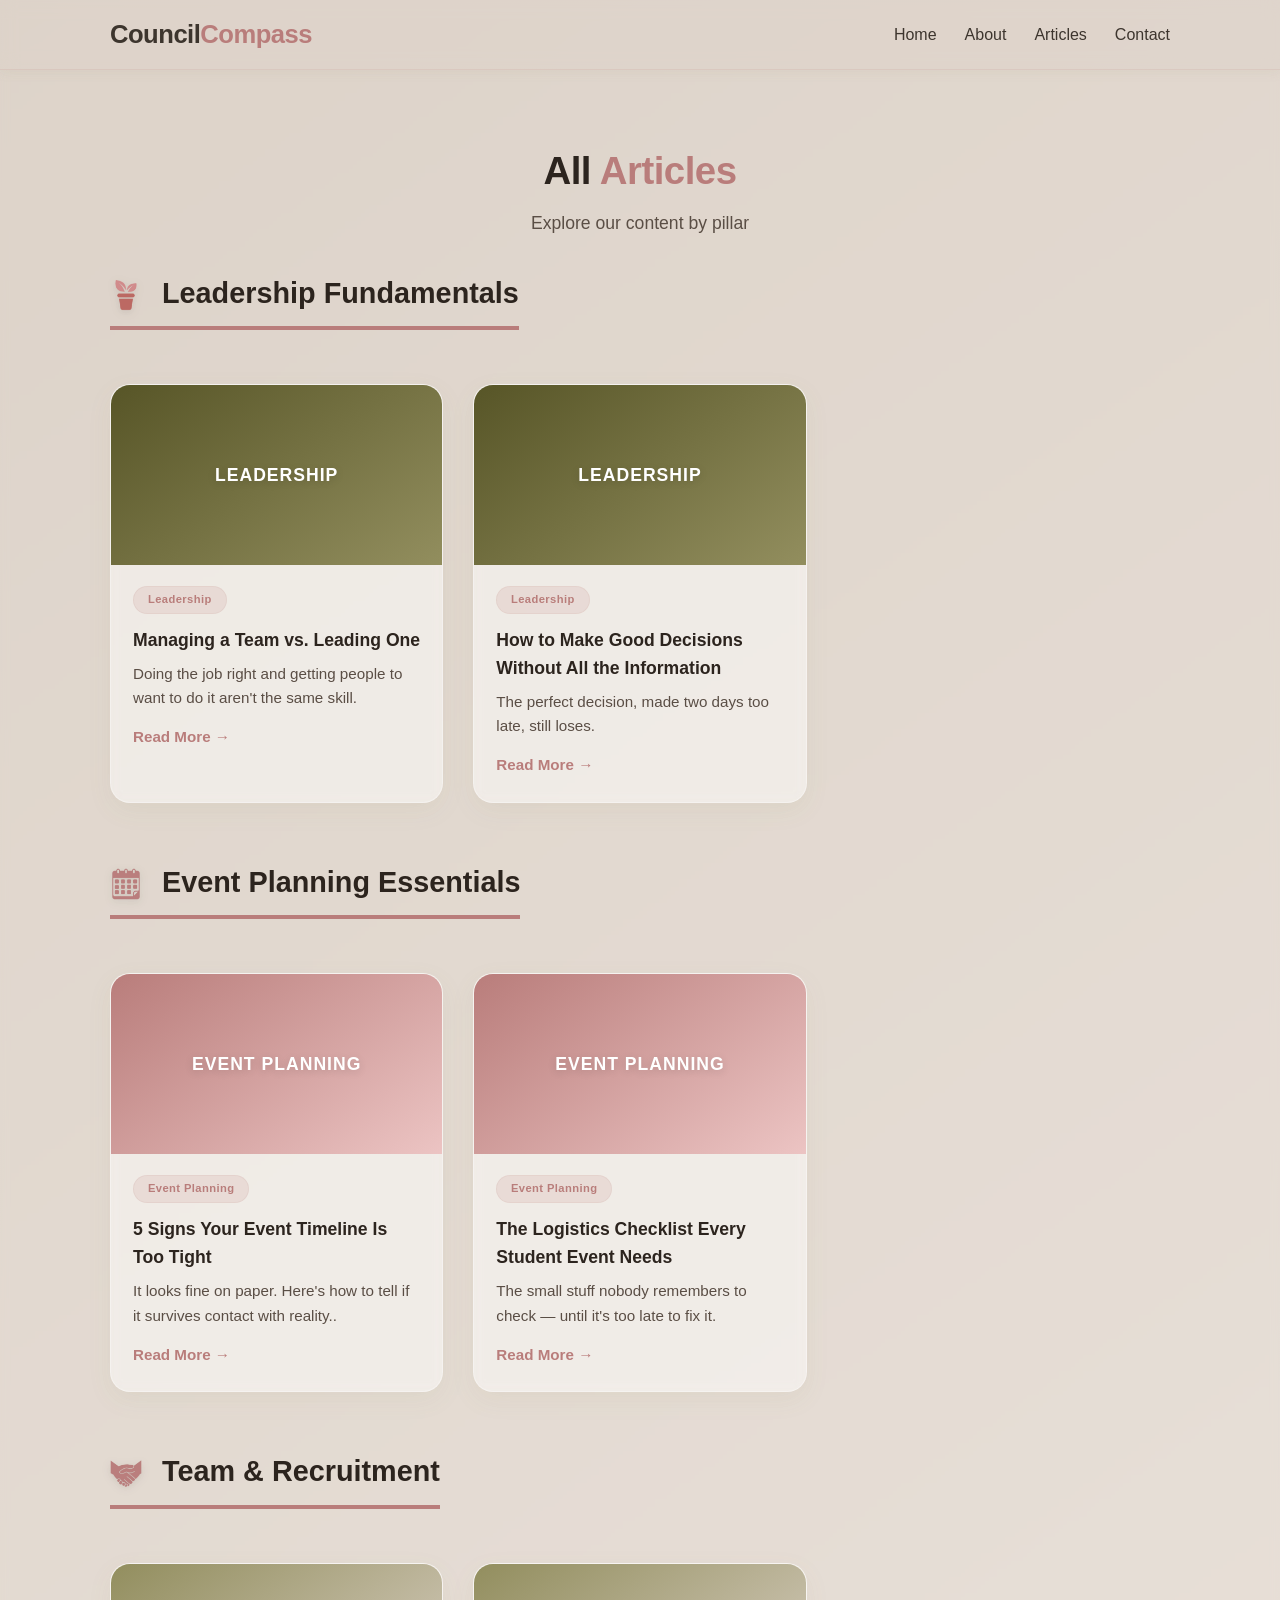
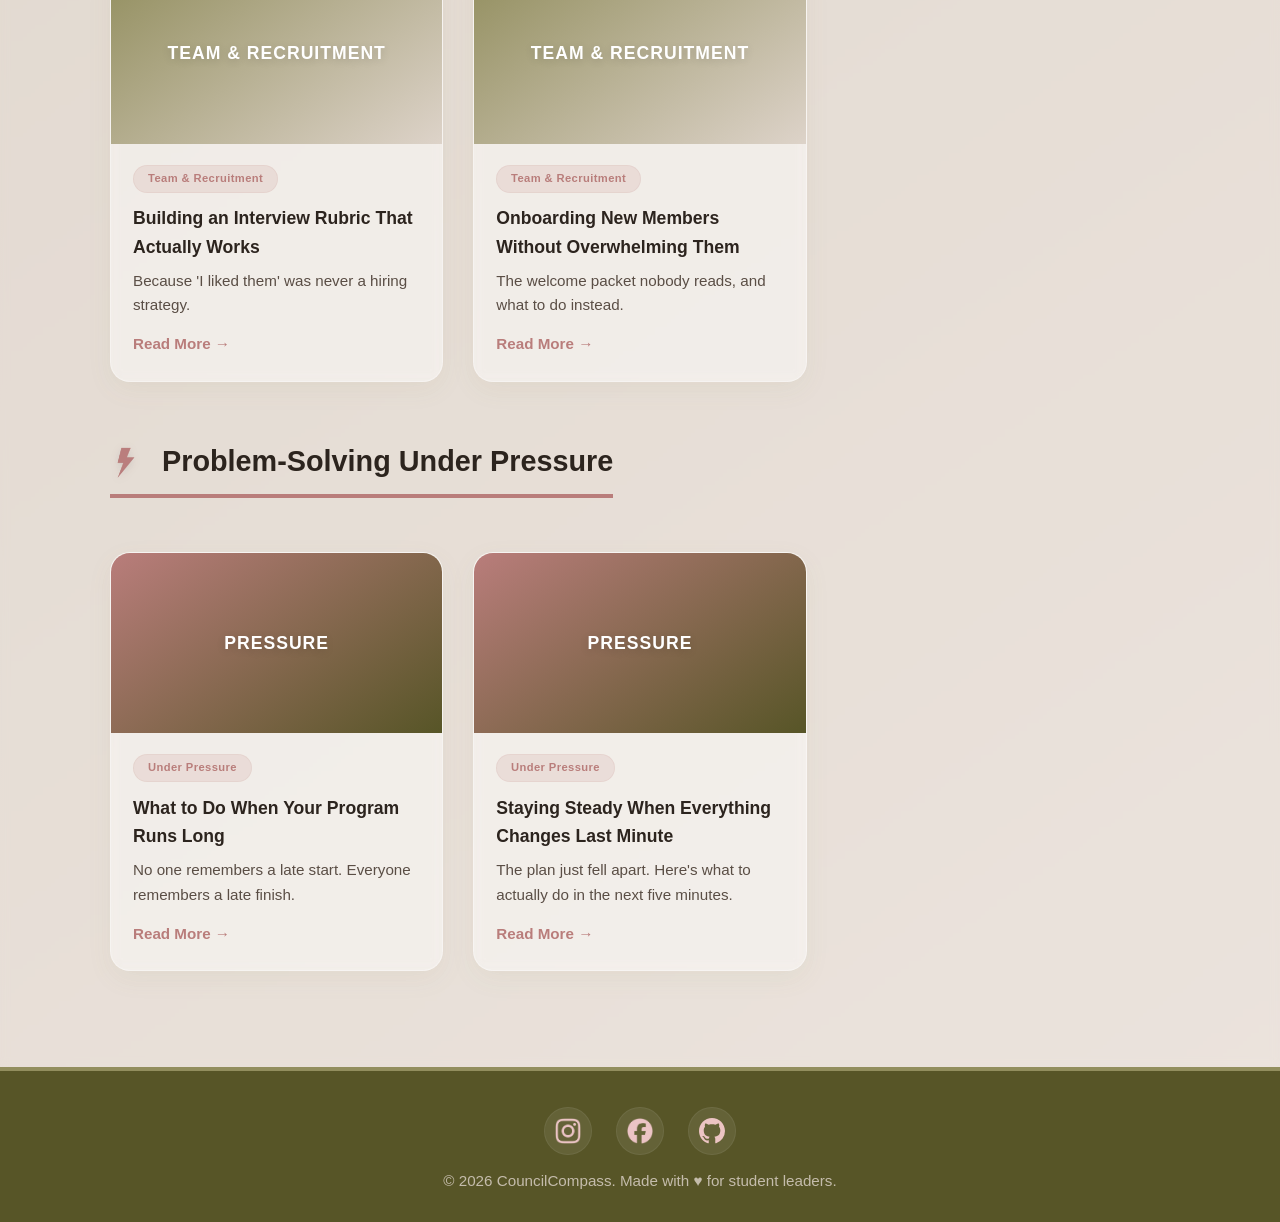
==== commit a7fe18a7: "added all the  articles !" ====
--- a/articles.html
+++ b/articles.html
@@ -12,7 +12,7 @@
     <div class="container header-inner">
       <div class="logo">Council<span>Compass</span></div>
       <nav class="nav-links">
-        <a href="index.html">Home</a>
+        <a href="index.html#home">Home</a>
         <a href="index.html#about">About</a>
         <a href="index.html#articles">Articles</a>
         <a href="index.html#contact">Contact</a>
@@ -37,18 +37,18 @@
             <div class="card-img c3">Leadership</div>
             <div class="card-body">
               <span class="pillar-tag">Leadership</span>
-              <h3><a href="#popup-decision">The Art of Calm Decision‑Making</a></h3>
-              <p>Pause, breathe, and choose wisely.</p>
-              <a href="#popup-decision" class="read-more">Read More →</a>
+              <h3><a href="#popup-team-vs-lead">Managing a Team vs. Leading One</a></h3>
+              <p>Doing the job right and getting people to want to do it aren't the same skill.</p>
+              <a href="#popup-team-vs-lead" class="read-more">Read More →</a>
             </div>
           </article>
           <article class="card">
             <div class="card-img c3">Leadership</div>
             <div class="card-body">
               <span class="pillar-tag">Leadership</span>
-              <h3><a href="#popup-delegation">Delegation with a Nurturing Touch</a></h3>
-              <p>Empower your team by letting go with trust.</p>
-              <a href="#popup-delegation" class="read-more">Read More →</a>
+              <h3><a href="#popup-decisions-without-info">How to Make Good Decisions Without All the Information</a></h3>
+              <p>The perfect decision, made two days too late, still loses.</p>
+              <a href="#popup-decisions-without-info" class="read-more">Read More →</a>
             </div>
           </article>
         </div>
@@ -65,8 +65,8 @@
             <div class="card-img c1">Event Planning</div>
             <div class="card-body">
               <span class="pillar-tag">Event Planning</span>
-              <h3><a href="#popup-timeline">Timeline Hacks for Stress‑Free Events</a></h3>
-              <p>Smart scheduling that leaves room for joy.</p>
+              <h3><a href="#popup-timeline">5 Signs Your Event Timeline Is Too Tight</a></h3>
+              <p>It looks fine on paper. Here's how to tell if it survives contact with reality..</p>
               <a href="#popup-timeline" class="read-more">Read More →</a>
             </div>
           </article>
@@ -74,9 +74,9 @@
             <div class="card-img c1">Event Planning</div>
             <div class="card-body">
               <span class="pillar-tag">Event Planning</span>
-              <h3><a href="#popup-budget">Budgeting with a Heart</a></h3>
-              <p>Financial planning that respects people and purpose.</p>
-              <a href="#popup-budget" class="read-more">Read More →</a>
+              <h3><a href="#popup-logistics-checklist">The Logistics Checklist Every Student Event Needs</a></h3>
+              <p>The small stuff nobody remembers to check — until it's too late to fix it.</p>
+              <a href="#popup-logistics-checklist" class="read-more">Read More →</a>
             </div>
           </article>
         </div>
@@ -93,8 +93,8 @@
             <div class="card-img c2">Team &amp; Recruitment</div>
             <div class="card-body">
               <span class="pillar-tag">Team &amp; Recruitment</span>
-              <h3><a href="#popup-interview">Interviewing with Radical Love</a></h3>
-              <p>Honour the role and the human behind it.</p>
+              <h3><a href="#popup-interview">Building an Interview Rubric That Actually Works</a></h3>
+              <p>Because 'I liked them' was never a hiring strategy.</p>
               <a href="#popup-interview" class="read-more">Read More →</a>
             </div>
           </article>
@@ -102,8 +102,8 @@
             <div class="card-img c2">Team &amp; Recruitment</div>
             <div class="card-body">
               <span class="pillar-tag">Team &amp; Recruitment</span>
-              <h3><a href="#popup-onboarding">Onboarding for Retention</a></h3>
-              <p>Welcome new members with clarity and care.</p>
+              <h3><a href="#popup-onboarding">Onboarding New Members Without Overwhelming Them</a></h3>
+              <p>The welcome packet nobody reads, and what to do instead.</p>
               <a href="#popup-onboarding" class="read-more">Read More →</a>
             </div>
           </article>
@@ -121,18 +121,18 @@
             <div class="card-img c4">Pressure</div>
             <div class="card-body">
               <span class="pillar-tag">Under Pressure</span>
-              <h3><a href="#popup-changes">Handling Last‑Minute Changes Gracefully</a></h3>
-              <p>Stay grounded when plans shift unexpectedly.</p>
-              <a href="#popup-changes" class="read-more">Read More →</a>
+              <h3><a href="#popup-program-runs-long">What to Do When Your Program Runs Long</a></h3>
+              <p>No one remembers a late start. Everyone remembers a late finish.</p>
+              <a href="#popup-program-runs-long" class="read-more">Read More →</a>
             </div>
           </article>
           <article class="card">
             <div class="card-img c4">Pressure</div>
             <div class="card-body">
               <span class="pillar-tag">Under Pressure</span>
-              <h3><a href="#popup-program">What to Do When Your Program Runs Long</a></h3>
-              <p>Keep your audience engaged without losing your cool.</p>
-              <a href="#popup-program" class="read-more">Read More →</a>
+              <h3><a href="#popup-staying-steady">Staying Steady When Everything Changes Last Minute</a></h3>
+              <p>The plan just fell apart. Here's what to actually do in the next five minutes.</p>
+              <a href="#popup-staying-steady" class="read-more">Read More →</a>
             </div>
           </article>
         </div>
@@ -162,76 +162,133 @@
   </footer>
 
   <!-- ===== POP-UPS (CSS-only) ===== -->
-  <div id="popup-decision" class="popup">
-    <div class="popup-box">
-      <a href="#_" class="close-btn">&times;</a>
-      <h2>The Art of Calm Decision‑Making</h2>
+  <div id="popup-team-vs-lead" class="popup">
+    <div class="popup-box">
+      <a href="#_" class="close-btn">&times;</a>
+      <h2>Managing a Team vs. Leading One</h2>
       <span class="pillar-tag">Leadership Fundamentals</span>
-      <p>Lorem ipsum dolor sit amet, consectetur adipiscing elit. Sed do eiusmod tempor incididunt ut labore et dolore magna aliqua.</p>
-      <p>Ut enim ad minim veniam, quis nostrud exercitation ullamco laboris nisi ut aliquip ex ea commodo consequat.</p>
-    </div>
-  </div>
-  <div id="popup-delegation" class="popup">
-    <div class="popup-box">
-      <a href="#_" class="close-btn">&times;</a>
-      <h2>Delegation with a Nurturing Touch</h2>
+      <p>Every student organization runs on some mix of management and leadership, but the two aren't the same skill. Management keeps a team on schedule. Leadership gives a team a reason to stay on schedule when it stops being easy.</p>
+      <p>Management is task-oriented. It's assigning roles, tracking deadlines, following up on deliverables, and making sure logistics don't fall through the cracks. It's necessary — a group with no management structure will miss deadlines no matter how inspired everyone feels. But management alone treats people like items on a checklist, and checklists don't ask why they're doing something.</p>
+      <p>Leadership is direction-oriented. It's explaining why a task matters, not just that it's due Friday. It's noticing when someone is quietly burning out before they say anything. It's the difference between “submit the design by Friday” and “here's why this design has to land — it's the first thing new members will see, and it sets the tone for the whole event.” Same deadline, very different reason to care.</p>
+      <p>Most student leaders default to management under pressure because it's measurable — you can point to a spreadsheet and see what's late. Leadership is harder to track, which is exactly why it gets skipped when things get busy. But teams that only experience management tend to do the minimum required and disengage the moment no one's watching.</p>
+      <p>The fix isn't choosing one over the other — it's noticing which one you default to and deliberately practicing the other. If you're naturally good at rallying people but bad at tracking deadlines, build a simple tracking system. If you're naturally organized but rarely check in on how people are doing, block ten minutes before every meeting just to ask.</p>
+    </div>
+  </div>
+  <div id="popup-decisions-without-info" class="popup">
+    <div class="popup-box">
+      <a href="#_" class="close-btn">&times;</a>
+      <h2>How to Make Good Decisions Without All the Information</h2>
       <span class="pillar-tag">Leadership Fundamentals</span>
-      <p>Duis aute irure dolor in reprehenderit in voluptate velit esse cillum dolore eu fugiat nulla pariatur.</p>
-      <p>Excepteur sint occaecat cupidatat non proident, sunt in culpa qui officia deserunt mollit anim id est laborum.</p>
+      <p>Student leadership rarely comes with complete information. A vendor cancels the day before an event. A key volunteer drops out mid-planning. A budget gets cut with no warning. Waiting for certainty in these moments isn't caution — it's a decision by default, and usually the worst one available.</p>
+      <p>A useful first question is whether the decision is reversible. If a wrong call can be corrected later with reasonable effort, it's worth deciding quickly and adjusting if needed. If it's irreversible — signing a contract, publicly announcing a date, spending a large portion of the budget — it deserves more caution, even if that means asking for more time.</p>
+      <p>A second question is who actually needs to be consulted. It's tempting to loop in the whole team for every hard call, but that usually just delays the decision and diffuses the responsibility for it. A smaller, trusted group — the people closest to the specific problem — can usually decide faster and with better context than a full committee.</p>
+      <p>It also helps to set a “good enough” threshold instead of an ideal one. Perfect information rarely arrives in time to be useful. A decision made with 70 percent of the picture, acted on quickly, usually beats a decision made with 95 percent of the picture two days too late.</p>
+      <p>Whatever you decide, write down the reasoning in a sentence or two, even informally. It protects you if the decision is questioned later, and it makes the next similar decision easier because you're not starting from zero. Confidence under uncertainty isn't about being right every time — it's about being able to explain why the call made sense with what you knew at the time.</p>
     </div>
   </div>
   <div id="popup-timeline" class="popup">
     <div class="popup-box">
       <a href="#_" class="close-btn">&times;</a>
-      <h2>Timeline Hacks for Stress‑Free Events</h2>
+      <h2>5 Signs Your Event Timeline Is Too Tight</h2>
       <span class="pillar-tag">Event Planning Essentials</span>
-      <p>Sed ut perspiciatis unde omnis iste natus error sit voluptatem accusantium doloremque laudantium.</p>
-      <p>Totam rem aperiam, eaque ipsa quae ab illo inventore veritatis et quasi architecto beatae vitae dicta sunt explicabo.</p>
-    </div>
-  </div>
-  <div id="popup-budget" class="popup">
-    <div class="popup-box">
-      <a href="#_" class="close-btn">&times;</a>
-      <h2>Budgeting with a Heart</h2>
+      <p>A packed program looks impressive on paper. The problem is paper doesn't account for late attendees, a microphone that needs troubleshooting, or a segment that runs four minutes over because the crowd was into it. Here are five signs your timeline needs more breathing room before it's tested live.</p>
+      <ol>
+        <li><strong>Every task has exactly one person who can do it.</strong> If your emcee is also your tech operator and your only person who knows the Wi-Fi password, one delay anywhere becomes a delay everywhere. Tight timelines have no redundancy built in.</li>
+        <li><strong>Setup and rehearsal share the same block.</strong> If your schedule assumes the venue will be fully set up and the run-through finished in the same 30 minutes, one of those two things is going to get cut short — usually the rehearsal, which is the one that actually catches mistakes.</li>
+        <li><strong>There's no transition time between segments.</strong> Real programs don't move from one segment straight into the next with zero gap. People need to walk on and off stage, hand off microphones, and reset. A timeline with zero transition buffer is a timeline that's already behind before the event starts.</li>
+        <li><strong>Vendor and supplier arrival times are assumed, not confirmed.</strong> "They should be here by 8" is not the same as a confirmed delivery window. If your timeline depends on an external party showing up exactly on schedule, and that hasn't been confirmed in writing, the plan is built around a hope.</li>
+        <li><strong>There's no answer for what happens if something runs ten minutes over.</strong> If the honest answer to "what do we cut if we're running late" is "we'll figure it out," that's the clearest sign the timeline is too tight — because the plan already assumes it might not hold.</li>
+      </ol>
+      <p>None of this means over-engineering every minute. It means building in small amounts of slack on purpose, in the places most likely to slip, so a single delay doesn't cascade into the whole program falling apart.</p>
+    </div>
+  </div>
+  <div id="popup-logistics-checklist" class="popup">
+    <div class="popup-box">
+      <a href="#_" class="close-btn">&times;</a>
+      <h2>The Logistics Checklist Every Student Event Needs</h2>
       <span class="pillar-tag">Event Planning Essentials</span>
-      <p>Nemo enim ipsam voluptatem quia voluptas sit aspernatur aut odit aut fugit, sed quia consequuntur magni dolores.</p>
-      <p>Neque porro quisquam est, qui dolorem ipsum quia dolor sit amet, consectetur, adipisci velit.</p>
+      <p>Most event failures aren't caused by one big mistake — they're caused by a handful of small things nobody thought to check. A simple checklist, reviewed a few days out and again the morning of, catches most of them before they become a problem on the day.</p>
+      <h3>Venue &amp; Permits</h3>
+      <ul>
+        <li>Confirm the booking in writing, not just verbally</li>
+        <li>Check what's actually included — tables, chairs, sound system, power outlets</li>
+        <li>Confirm access time for setup, not just the event start time</li>
+        <li>Verify any required permits or clearances are signed off</li>
+      </ul>
+      <h3>Program Flow</h3>
+      <ul>
+        <li>Walk through the schedule minute by minute, not just segment by segment</li>
+        <li>Confirm who's responsible for each transition, not just each segment</li>
+        <li>Build in buffer time around anything involving VIPs or guest speakers</li>
+      </ul>
+      <h3>Materials &amp; Supplies</h3>
+      <ul>
+        <li>List everything that needs to be printed, built, or bought, with an owner and a deadline for each</li>
+        <li>Have a backup for anything that can't be replaced last-minute — signage, certificates, giveaways</li>
+      </ul>
+      <h3>People</h3>
+      <ul>
+        <li>Assign one point person per area — registration, program, technical, logistics</li>
+        <li>Make sure every volunteer knows who to contact if something goes wrong, not just what their own task is</li>
+      </ul>
+      <h3>Contingency</h3>
+      <ul>
+        <li>Identify what happens if the weather changes, a speaker cancels, or turnout is different than expected</li>
+        <li>Know who has the authority to make a call on the day, so no one is guessing</li>
+      </ul>
+      <p>A checklist won't prevent every surprise, but it removes the surprises that were preventable — which, in most events, turns out to be most of them.</p>
     </div>
   </div>
   <div id="popup-interview" class="popup">
     <div class="popup-box">
       <a href="#_" class="close-btn">&times;</a>
-      <h2>Interviewing with Radical Love</h2>
+      <h2>Building an Interview Rubric That Actually Works</h2>
       <span class="pillar-tag">Team &amp; Recruitment</span>
-      <p>At vero eos et accusamus et iusto odio dignissimos ducimus qui blanditiis praesentium voluptatum deleniti.</p>
-      <p>Atque corrupti quos dolores et quas molestias excepturi sint occaecati cupiditate non provident.</p>
+      <p>Interviewing based on gut feeling works fine for one or two candidates. It falls apart the moment you're evaluating dozens of applicants across multiple interviewers, because “I liked them” isn't a standard — it's a mood, and it's different for everyone on the panel.</p>
+      <p>A rubric fixes this by turning vague impressions into comparable scores. The first step is defining the competencies that actually matter for the role before writing a single interview question — things like communication, initiative, reliability, or relevant experience — rather than starting with questions and hoping they reveal something useful.</p>
+      <p>Not every competency deserves equal weight. A recruitment role might weight communication heavily and technical skill lightly; a finance role might be the reverse. Deciding the weighting in advance keeps the panel from unconsciously favoring whichever trait each individual interviewer happens to value most.</p>
+      <p>Behavioral questions tend to produce more comparable answers than hypothetical ones. “Tell me about a time you had to manage a conflict on a team” reveals more than “how would you handle a conflict,” because it forces the candidate to describe something that actually happened rather than what they think sounds good.</p>
+      <p>Scoring should happen independently before the panel discusses the candidate. If interviewers compare notes first, the most confident voice in the room quietly becomes the rubric. Independent scores, then a short calibration discussion afterward, keep the process fair and catch cases where one interviewer scored unusually high or low.</p>
+      <p>A good rubric doesn't remove judgment from interviewing — it makes that judgment consistent, defensible, and fair to every applicant going through the same process.</p>
     </div>
   </div>
   <div id="popup-onboarding" class="popup">
     <div class="popup-box">
       <a href="#_" class="close-btn">&times;</a>
-      <h2>Onboarding for Retention</h2>
+      <h2>Onboarding New Members Without Overwhelming Them</h2>
       <span class="pillar-tag">Team &amp; Recruitment</span>
-      <p>Lorem ipsum dolor sit amet, consectetur adipiscing elit. Sed do eiusmod tempor incididunt ut labore et dolore magna aliqua.</p>
-      <p>Ut enim ad minim veniam, quis nostrud exercitation ullamco laboris nisi ut aliquip ex ea commodo consequat.</p>
-    </div>
-  </div>
-  <div id="popup-changes" class="popup">
-    <div class="popup-box">
-      <a href="#_" class="close-btn">&times;</a>
-      <h2>Handling Last‑Minute Changes Gracefully</h2>
-      <span class="pillar-tag">Problem‑Solving Under Pressure</span>
-      <p>Duis aute irure dolor in reprehenderit in voluptate velit esse cillum dolore eu fugiat nulla pariatur.</p>
-      <p>Excepteur sint occaecat cupidatat non proident, sunt in culpa qui officia deserunt mollit anim id est laborum.</p>
-    </div>
-  </div>
-  <div id="popup-program" class="popup">
+      <p>The instinct after recruitment is to hand new members everything at once — the org chart, the full history, every policy, every channel — in a single orientation session. Almost none of it sticks, because people can only absorb so much before it turns into noise.</p>
+      <p>Information needs sequencing. New members need to know, on day one, exactly what they need in order to function this week: who their point of contact is, where to find the next meeting, and what their first task actually is. Everything else — long-term structure, past projects, org history — can wait until it's relevant.</p>
+      <p>Pairing each new member with a buddy or mentor, someone slightly more experienced who isn't their direct supervisor, gives them a low-pressure person to ask “obvious” questions to. People are far more likely to ask a peer than to interrupt a meeting to admit they're lost.</p>
+      <p>An early, small, genuinely useful task matters more than a long welcome packet. Reading materials build familiarity; doing something builds confidence and a sense of belonging. Give new members something real to contribute within their first week or two, even if it's small.</p>
+      <p>A living reference document — updated as processes change — beats a one-time orientation every time. Orientations happen once and get forgotten. A shared, searchable doc lets new members find what they need on their own schedule, months after the day they joined.</p>
+      <p>Good onboarding isn't about front-loading information. It's about giving people just enough to start, and making it easy to find more when they actually need it.</p>
+    </div>
+  </div>
+  <div id="popup-program-runs-long" class="popup">
     <div class="popup-box">
       <a href="#_" class="close-btn">&times;</a>
       <h2>What to Do When Your Program Runs Long</h2>
       <span class="pillar-tag">Problem‑Solving Under Pressure</span>
-      <p>Sed ut perspiciatis unde omnis iste natus error sit voluptatem accusantium doloremque laudantium.</p>
-      <p>Totam rem aperiam, eaque ipsa quae ab illo inventore veritatis et quasi architecto beatae vitae dicta sunt explicabo.</p>
+      <p>Almost every event runs long somewhere. The events that recover gracefully aren't the ones that avoided delays entirely — they're the ones that planned, in advance, for what to do when a delay happened.</p>
+      <p>The first step happens before the event: identify which segments are essential and which are flexible. Not every part of a program carries equal weight. Knowing in advance what can be shortened or cut — and what absolutely cannot — means that decision doesn't have to be made from scratch, under pressure, in the moment.</p>
+      <p>One person should have clear authority to make real-time calls on the schedule. If three people are quietly deciding whether to cut a segment, the delay gets worse while they sort out who's in charge. A single point of decision, agreed on beforehand, keeps the response fast.</p>
+      <p>When changes happen, communicate them clearly to whoever needs to know — the emcee, the technical team, the next presenter — rather than letting people find out mid-segment. A quiet scramble backstage is far less noticeable to an audience than a visibly confused handoff on stage.</p>
+      <p>Transition moments are usually the easiest place to absorb lost time, not the content itself. Trimming a walk-on, a long introduction, or an extended round of applause recovers minutes without cutting anything the audience actually came for.</p>
+      <p>Protect the ending more than the start. A program that starts a few minutes late and ends on time is barely noticed. A program that starts on time and drags past its scheduled end is what people remember.</p>
+    </div>
+  </div>
+  <div id="popup-staying-steady" class="popup">
+    <div class="popup-box">
+      <a href="#_" class="close-btn">&times;</a>
+      <h2>Staying Steady When Everything Changes Last Minute</h2>
+      <span class="pillar-tag">Problem‑Solving Under Pressure</span>
+      <p>There's a particular kind of stress that comes from a plan falling apart the night before it's supposed to happen — a venue issue, a key person dropping out, a detail that was assumed handled and wasn't. How a leader responds in that moment sets the tone for everyone around them.</p>
+      <p>The first useful move is separating the problem from the panic. The situation is a logistics issue that needs a decision. The feeling of everything falling apart is a natural reaction, but it isn't the same thing as the actual scope of what's wrong — and treating them as the same thing usually makes the response bigger than the problem requires.</p>
+      <p>Triage matters more than speed. Not everything needs to be solved in the next ten minutes. Sorting problems into what needs a decision right now versus what can wait until tomorrow prevents a single evening from turning into a crisis on five fronts at once.</p>
+      <p>It helps to loop in only the people who are actually needed to solve the specific problem, rather than alerting the whole team immediately. Widespread panic doesn't add capacity — it usually just multiplies the number of people who are also now stressed and waiting for direction.</p>
+      <p>A leader's tone gets copied by the team almost automatically. Calm, direct communication — even when the situation genuinely isn't fine yet — tends to produce a calm, focused response from everyone else. Visible panic tends to produce more of the same.</p>
+      <p>Save the full debrief for after the event, not during the crisis. In the moment, the job is to solve the problem. What went wrong, and how to prevent it next time, is a conversation worth having later, when there's room to actually learn from it instead of just reacting.</p>
     </div>
   </div>
 
--- a/style.css
+++ b/style.css
@@ -30,6 +30,10 @@
   max-width: 1100px;
   margin: 0 auto;
   padding: 0 20px;
+}
+
+#home, #about, #articles, #contact {
+  scroll-margin-top: 100px;
 }
 
 /* ---------- HEADER ---------- */
@@ -139,6 +143,29 @@
   color: #3d352e;
 }
 
+/* ---------- SECTION TITLES ---------- */
+.section-title {
+  font-size: 2.4rem;
+  font-weight: 700;
+  margin-bottom: 8px;
+  letter-spacing: -0.5px;
+  color: #2c241e;
+}
+
+.section-sub {
+  color: #5a4e45;
+  margin-bottom: 32px;
+  font-size: 1.1rem;
+}
+
+.section-title .primary {
+  color: #b97d7b;
+}
+
+.section-title .highlight {
+  color: #928e5e;
+}
+
 /* ---------- HERO ---------- */
 .hero {
   padding: 100px 0 80px;
@@ -180,29 +207,6 @@
   border-radius: 4px;
 }
 
-/* ---------- SECTION TITLES ---------- */
-.section-title {
-  font-size: 2.4rem;
-  font-weight: 700;
-  margin-bottom: 8px;
-  letter-spacing: -0.5px;
-  color: #2c241e;
-}
-
-.section-sub {
-  color: #5a4e45;
-  margin-bottom: 32px;
-  font-size: 1.1rem;
-}
-
-.section-title .primary {
-  color: #b97d7b;
-}
-
-.section-title .highlight {
-  color: #928e5e;
-}
-
 /* ---------- ABOUT ---------- */
 .about {
   padding: 70px 0;
@@ -234,10 +238,17 @@
 .recent .section-title {
   text-align: center;
 }
+ 
+.recent .section-sub { 
+    text-align: center; 
+}
 
 .center-btn {
-  text-align: center;
+  display: flex;
+  justify-content: center;
+  align-items: center;
   margin-top: 40px;
+  width: 100%;
 }
 
 /* ---------- CARDS ---------- */
@@ -652,4 +663,5 @@
     padding: 8px 20px;
     font-size: 0.9rem;
   }
-}+}
+
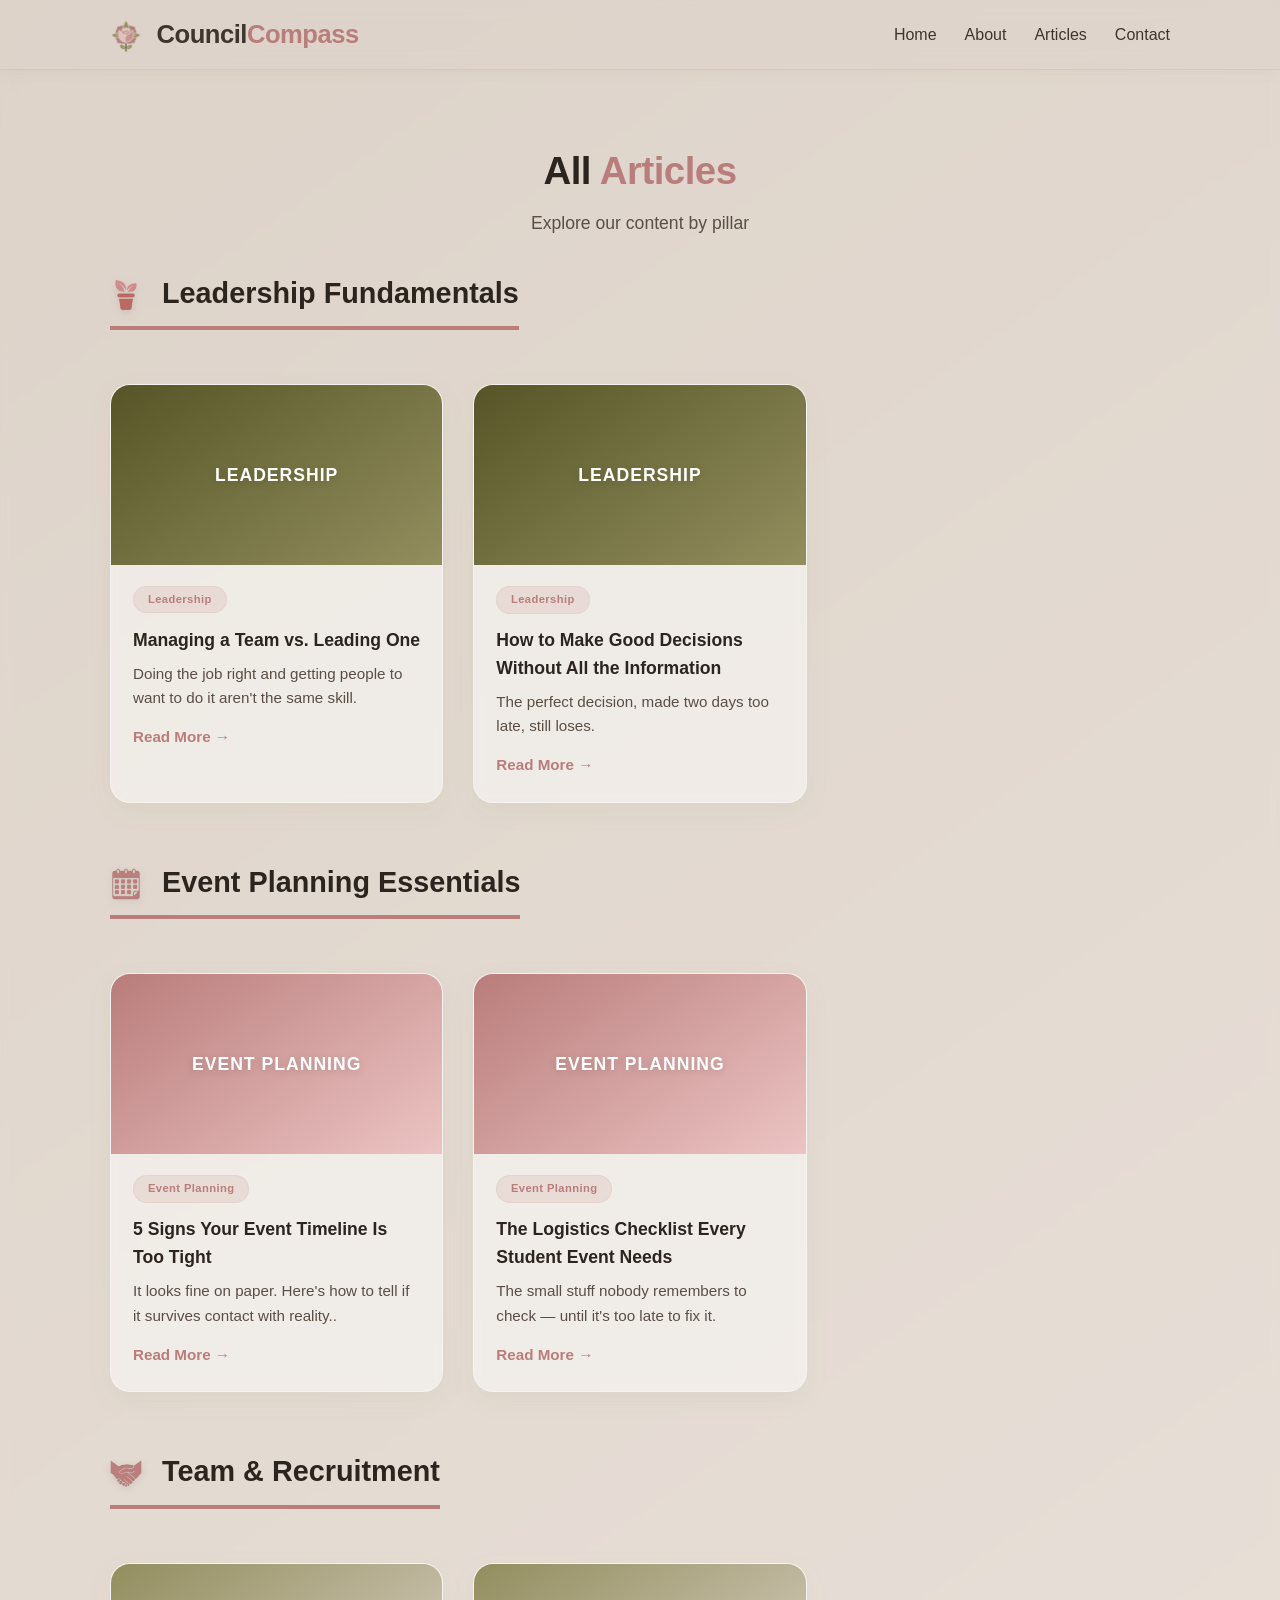
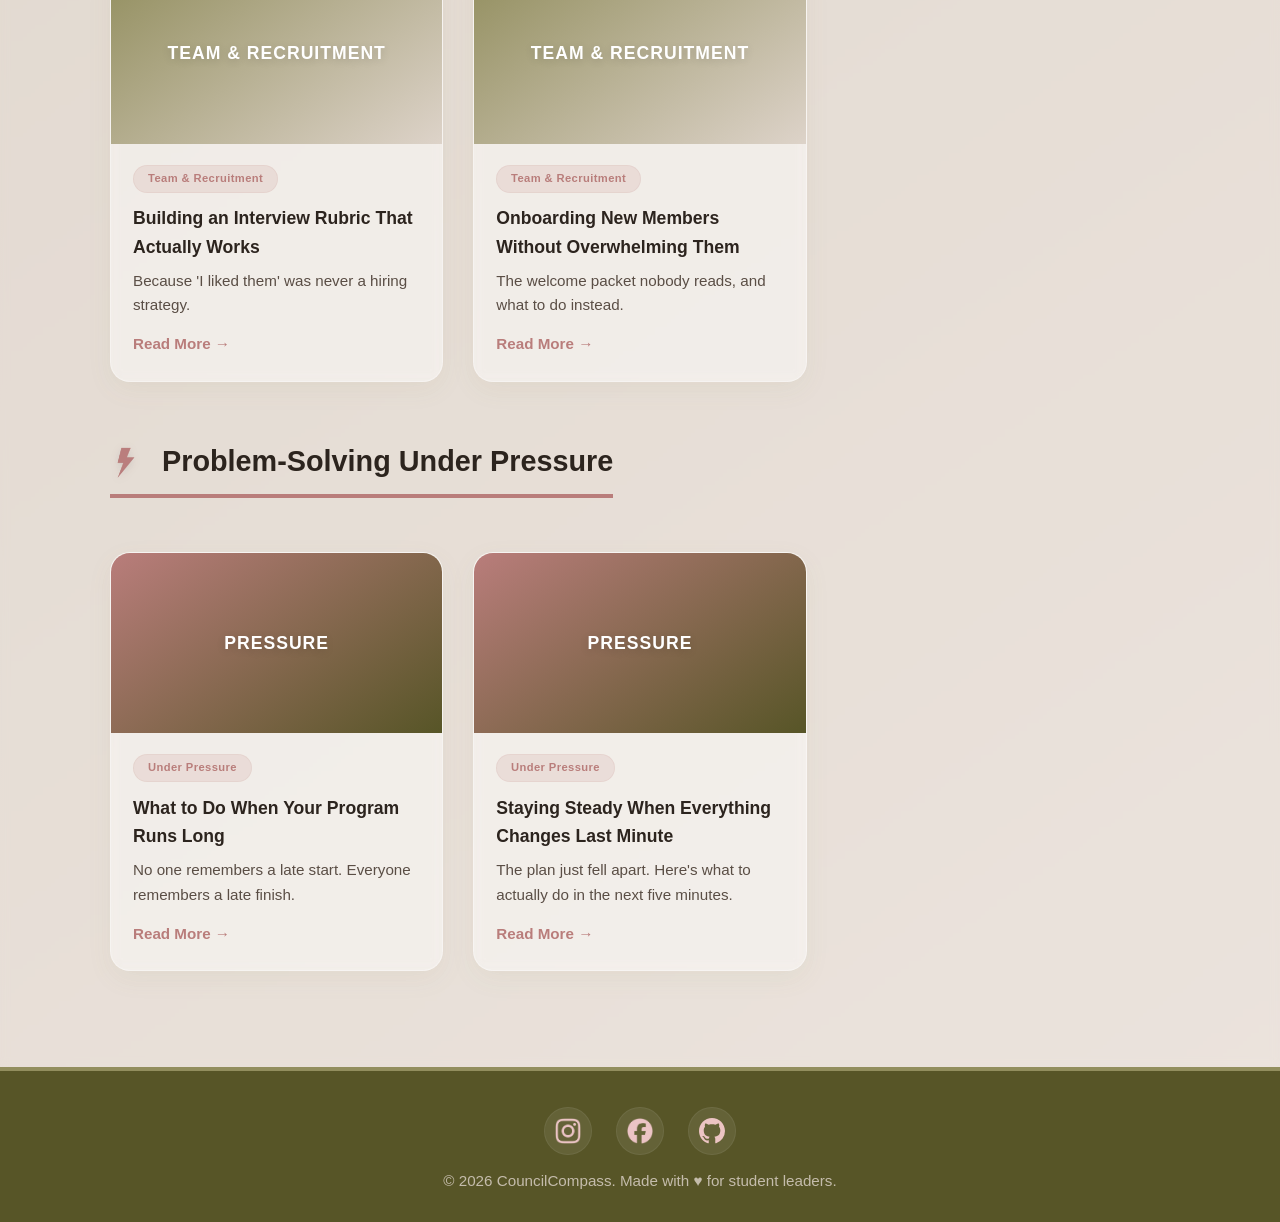
==== commit 3fb230e8: "enhanced / polished visuals" ====
--- a/articles.html
+++ b/articles.html
@@ -10,7 +10,10 @@
 
   <header>
     <div class="container header-inner">
-      <div class="logo">Council<span>Compass</span></div>
+      <div class="logo">
+        <img src="images/CouncilCompass-logo.png" alt="CouncilCompass logo" class="site-logo" />
+        Council<span>Compass</span>
+      </div>
       <nav class="nav-links">
         <a href="index.html#home">Home</a>
         <a href="index.html#about">About</a>
--- a/style.css
+++ b/style.css
@@ -65,6 +65,13 @@
 
 .logo span {
   color: #b97d7b;
+}
+
+.site-logo {
+  height: 32px;
+  width: auto;
+  vertical-align: middle;
+  margin-right: 8px;
 }
 
 .nav-links {
